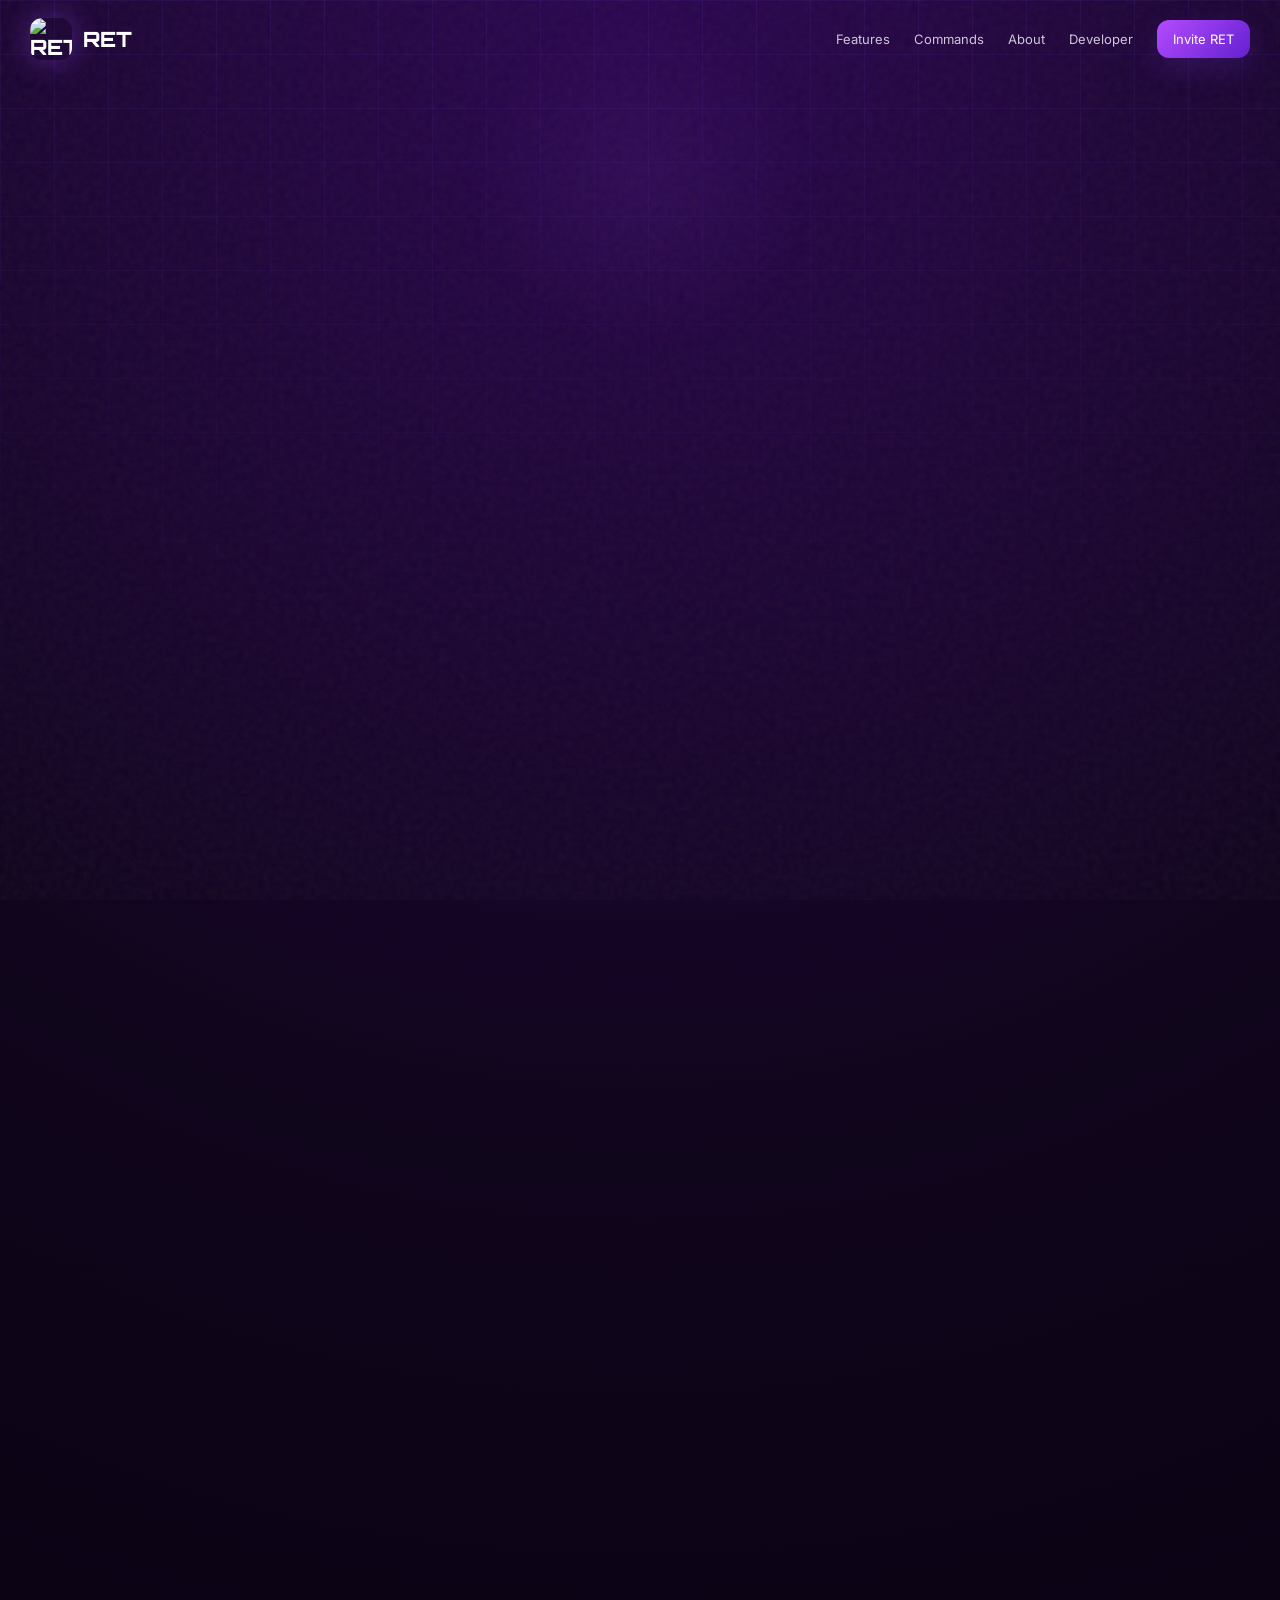
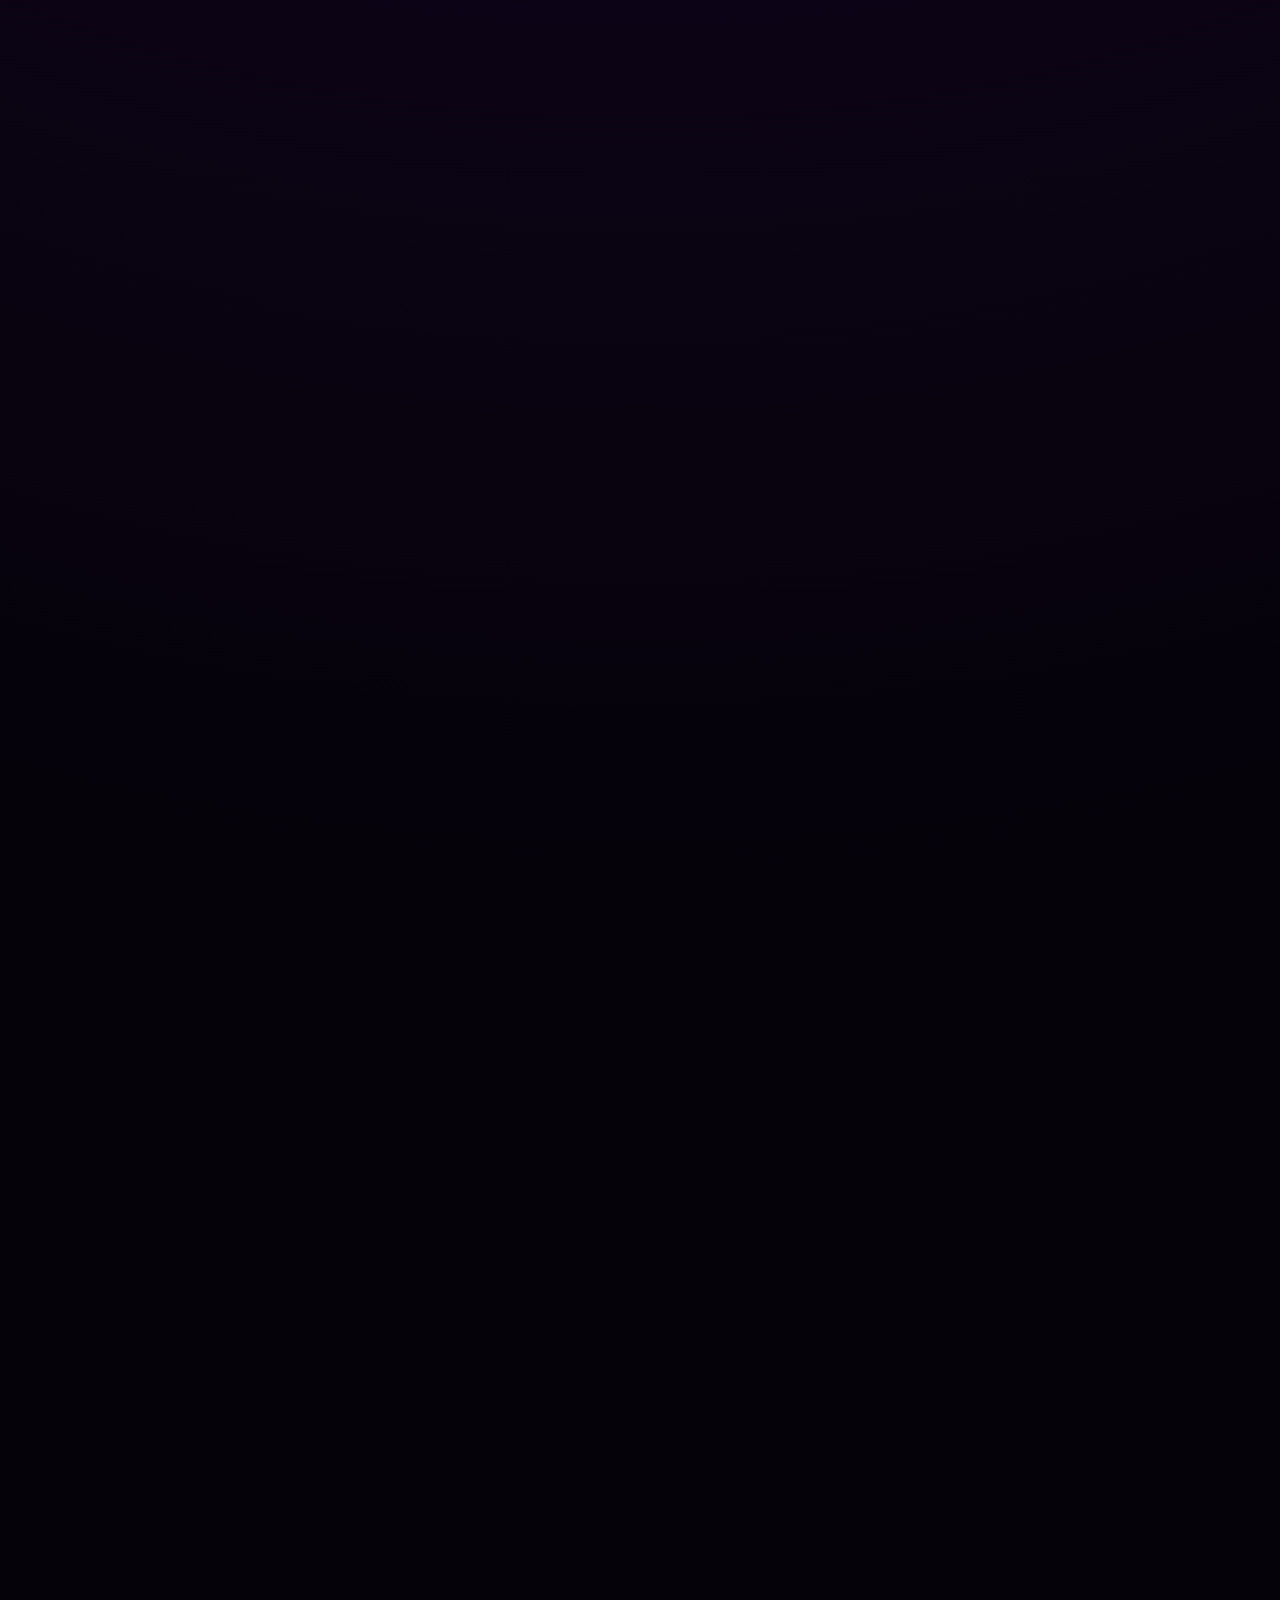
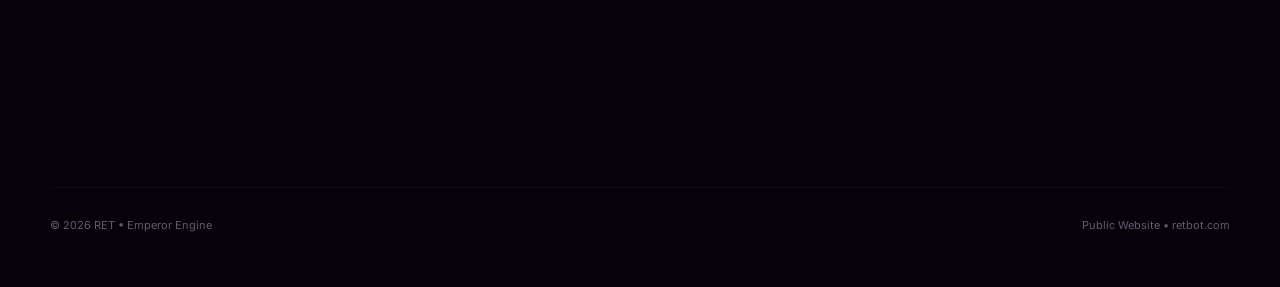
==== index.html @ d98015d0 "Add files via upload" ====
<!doctype html>
<html lang="en">
<head>
<meta charset="utf-8">
<meta name="viewport" content="width=device-width,initial-scale=1">
<meta name="theme-color" content="#7c3aed">
<meta name="description" content="RET — Emperor Engine. A powerful Discord bot for moderation, automation, tickets, AI and community systems.">
<meta property="og:title" content="RET — Emperor Engine">
<meta property="og:description" content="Power your Discord server with RET.">
<meta property="og:image" content="assets/ret-logo.png">
<title>RET — Emperor Engine</title>
<link rel="icon" href="assets/ret-logo.png">
<link rel="preconnect" href="https://fonts.googleapis.com">
<link rel="preconnect" href="https://fonts.gstatic.com" crossorigin>
<link href="https://fonts.googleapis.com/css2?family=Inter:wght@400;500;600;700;800&family=Orbitron:wght@500;600;700;800;900&display=swap" rel="stylesheet">
<link rel="stylesheet" href="style.css">
</head>
<body>
<div class="noise"></div><div class="grid"></div><div class="cursor-glow"></div>
<header class="nav" id="top">
  <a class="brand" href="#top"><img src="assets/ret-logo.png" alt="RET"><span>RET</span></a>
  <button class="menu" aria-label="Open menu">☰</button>
  <nav>
    <a href="#features">Features</a><a href="#commands">Commands</a><a href="#about">About</a><a href="#developer">Developer</a>
    <a class="nav-btn" target="_blank" rel="noopener" href="https://discord.com/oauth2/authorize?client_id=1547729921319772192&permissions=8&integration_type=0&scope=bot%20applications.commands">Invite RET</a>
  </nav>
</header>

<main>
<section class="hero">
  <div class="hero-copy reveal">
    <div class="status"><i></i> RET SYSTEMS ONLINE</div>
    <p class="kicker">EMPEROR ENGINE • DISCORD BOT</p>
    <h1>Run your server.<br><span>Own the experience.</span></h1>
    <p class="lead">RET brings moderation, protection, tickets, automation, community tools and entertainment into one powerful Discord ecosystem.</p>
    <div class="actions"><a class="btn primary" target="_blank" rel="noopener" href="https://discord.com/oauth2/authorize?client_id=1547729921319772192&permissions=8&integration_type=0&scope=bot%20applications.commands">⚡ Add RET</a><a class="btn ghost" target="_blank" rel="noopener" href="https://discord.gg/SHgz77ZUkm">💬 Support Server</a></div>
    <div class="trust"><span>🛡️ Moderation</span><span>🎫 Tickets</span><span>⚙️ Automation</span><span>🎮 Community</span></div>
  </div>
  <div class="hero-visual reveal">
    <div class="planet"><img src="assets/ret-logo.png" alt="RET Emperor Engine logo"><div class="scan"></div></div>
    <div class="orbit o1"></div><div class="orbit o2"></div><div class="orbit o3"></div>
    <div class="float-card c1"><b>RET</b><small>Emperor Engine</small></div>
    <div class="float-card c2"><b>24/7</b><small>Discord ready</small></div>
    <div class="float-card c3"><b>100+</b><small>systems & tools</small></div>
  </div>
</section>

<section class="metrics wrap reveal"><div><b>01</b><span>Powerful core</span></div><div><b>02</b><span>Modular systems</span></div><div><b>03</b><span>Public & scalable</span></div><div><b>04</b><span>Built for Discord</span></div></section>

<section id="features" class="section wrap reveal"><div class="section-title"><p>THE RET ECOSYSTEM</p><h2>Everything in one place.</h2><span>Designed to make a Discord community feel like a complete platform.</span></div><div class="feature-grid">
<article><em>🛡️</em><h3>Moderation & Security</h3><p>Server management, protection, punishments, anti-spam and utility tools.</p></article>
<article><em>🎫</em><h3>Tickets & Support</h3><p>Organize member support with fast, clean ticket workflows.</p></article>
<article><em>⚡</em><h3>Automation</h3><p>Welcome systems, logs, reminders, scheduled actions and community utilities.</p></article>
<article><em>🤖</em><h3>AI & Smart Tools</h3><p>RET can expose smart assistant features when they are enabled in your bot.</p></article>
<article><em>💎</em><h3>Diamond Systems</h3><p>Dedicated premium-style RET systems and special command areas.</p></article>
<article><em>👑</em><h3>Prime</h3><p>Premium subscription systems can be presented here when enabled by RET.</p></article>
</div></section>

<section id="commands" class="section wrap reveal"><div class="section-title"><p>COMMAND CENTER</p><h2>Explore RET commands.</h2><span>Search the public command showcase. Your real bot command list can be expanded here later without changing the design.</span></div>
<div class="command-tools"><input id="commandSearch" type="search" placeholder="Search commands... e.g. ticket, ban, ai"><div class="filters"><button class="filter active" data-cat="all">All</button><button class="filter" data-cat="moderation">Moderation</button><button class="filter" data-cat="community">Community</button><button class="filter" data-cat="utility">Utility</button><button class="filter" data-cat="fun">Fun</button></div></div>
<div class="commands" id="commandsList"></div>
</section>

<section id="about" class="wide-card wrap reveal"><div><p class="kicker">WHY RET</p><h2>One identity. One ecosystem.</h2><p>RET is built around a simple idea: your server should not need a dozen disconnected bots to feel complete.</p></div><div class="terminal"><span>RET://SYSTEM</span><b>READY</b><code>secure • modular • community-first</code></div></section>

<section id="developer" class="developer wrap reveal"><img src="assets/ret-logo.png" alt="RET"><div><p class="kicker">DEVELOPER</p><h2>only_ahmedo</h2><p>Creator and developer of RET Emperor Engine.</p><a class="profile" target="_blank" rel="noopener" href="https://discord.com/users/1536343074878529687">Open Discord Profile ↗</a></div></section>

<section class="final-cta wrap reveal"><p class="kicker">READY TO DEPLOY?</p><h2>Put RET in your server.</h2><p>Invite the bot or join the official support community.</p><div class="actions"><a class="btn primary" target="_blank" rel="noopener" href="https://discord.com/oauth2/authorize?client_id=1547729921319772192&permissions=8&integration_type=0&scope=bot%20applications.commands">⚡ Invite RET</a><a class="btn ghost" target="_blank" rel="noopener" href="https://discord.gg/SHgz77ZUkm">Join Support</a></div></section>
</main>
<footer class="wrap"><span>© 2026 RET • Emperor Engine</span><span>Public Website • retbot.com</span></footer>
<script src="script.js"></script>
</body></html>
---- style.css ----
:root{--bg:#05020a;--panel:rgba(16,7,28,.72);--line:#9b5cff35;--p:#8b3dff;--p2:#d06bff;--text:#fbf8ff;--muted:#a99db7}*{box-sizing:border-box}html{scroll-behavior:smooth}body{margin:0;background:radial-gradient(circle at 50% 0,#2b0750 0,#10051c 32%,#05020a 70%);color:var(--text);font-family:Inter,system-ui,sans-serif;overflow-x:hidden}.noise,.grid{position:fixed;inset:0;pointer-events:none;z-index:-3}.noise{opacity:.045;background-image:url("data:image/svg+xml,%3Csvg viewBox='0 0 160 160' xmlns='http://www.w3.org/2000/svg'%3E%3Cfilter id='n'%3E%3CfeTurbulence type='fractalNoise' baseFrequency='.8' numOctaves='3' stitchTiles='stitch'/%3E%3C/filter%3E%3Crect width='100%25' height='100%25' filter='url(%23n)'/%3E%3C/svg%3E")}.grid{z-index:-4;background-image:linear-gradient(#9b5cff13 1px,transparent 1px),linear-gradient(90deg,#9b5cff13 1px,transparent 1px);background-size:54px 54px;mask-image:linear-gradient(#000,transparent 82%)}body:after{content:"";position:fixed;inset:0;pointer-events:none;background:radial-gradient(260px circle at var(--mx,50%) var(--my,20%),#a855f712,transparent 70%);z-index:-1}.wrap{width:min(1180px,calc(100% - 40px));margin:auto}.nav{height:78px;width:min(1220px,calc(100% - 40px));margin:auto;display:flex;align-items:center;justify-content:space-between;position:relative;z-index:10}.brand{display:flex;align-items:center;gap:11px;text-decoration:none;color:#fff;font:800 21px Orbitron}.brand img{width:42px;height:42px;object-fit:cover;border-radius:12px;box-shadow:0 0 30px #9b4dff66}.nav nav{display:flex;gap:24px;align-items:center}.nav nav a{color:#cfc5d8;text-decoration:none;font-size:13px}.nav nav a:hover{color:#fff}.nav-btn{padding:11px 16px;border-radius:12px;background:linear-gradient(135deg,#b34cff,#6420cf);color:#fff!important;box-shadow:0 10px 30px #7c3aed33}.menu{display:none;background:none;border:0;color:#fff;font-size:25px}.hero{min-height:740px;width:min(1220px,calc(100% - 40px));margin:auto;display:grid;grid-template-columns:1.05fr .95fr;gap:30px;align-items:center;padding:70px 0}.status,.kicker{font:700 11px Orbitron;letter-spacing:2px}.status{display:inline-flex;gap:9px;align-items:center;padding:9px 13px;border:1px solid var(--line);background:#11071b;border-radius:999px;color:#cfa9ff}.status i{width:7px;height:7px;border-radius:50%;background:#bc67ff;box-shadow:0 0 15px #bc67ff}.kicker{color:#c291ff}.hero h1{font:900 clamp(50px,7vw,94px)/.98 Orbitron;letter-spacing:-4px;margin:22px 0}.hero h1 span{color:#b967ff;text-shadow:0 0 45px #9b3dff55}.lead{max-width:650px;color:var(--muted);font-size:18px;line-height:1.75}.actions{display:flex;gap:12px;flex-wrap:wrap;margin-top:28px}.btn{display:inline-flex;align-items:center;justify-content:center;padding:14px 20px;border-radius:13px;text-decoration:none;font-weight:800;border:1px solid var(--line);transition:.25s}.btn:hover{transform:translateY(-3px);box-shadow:0 14px 40px #8b3dff22}.primary{background:linear-gradient(135deg,#c15cff,#6420d0);color:#fff}.ghost{background:#0f0717;color:#eee}.trust{display:flex;gap:15px;flex-wrap:wrap;margin-top:25px;color:#756a80;font-size:12px}.hero-visual{height:560px;display:grid;place-items:center;position:relative}.planet{width:350px;height:350px;border-radius:50%;overflow:hidden;border:1px solid #d06bff66;box-shadow:0 0 90px #8b3dff44,0 0 180px #8b3dff22;position:relative;z-index:2}.planet img{width:100%;height:100%;object-fit:cover}.planet:after{content:"";position:absolute;inset:0;background:radial-gradient(circle at 65% 25%,transparent 0 30%,#05020a33 70%,#05020a99)}.scan{position:absolute;inset:0;background:linear-gradient(transparent 47%,#d26bff33 50%,transparent 53%);animation:scan 4s linear infinite;z-index:3}.orbit{position:absolute;border:1px solid #b354ff55;border-radius:50%;transform:rotate(-20deg)}.o1{width:470px;height:190px}.o2{width:540px;height:250px;transform:rotate(35deg)}.o3{width:400px;height:500px;transform:rotate(70deg)}.float-card{position:absolute;padding:12px 15px;border:1px solid #bd73ff44;background:#10071bdd;backdrop-filter:blur(14px);border-radius:13px;z-index:4;box-shadow:0 15px 45px #0006}.float-card b{display:block;font:800 14px Orbitron}.float-card small{color:#887c95}.c1{top:60px;right:0}.c2{bottom:85px;left:0}.c3{top:220px;right:-10px}.metrics{display:grid;grid-template-columns:repeat(4,1fr);border-block:1px solid #ffffff0c}.metrics div{padding:25px;border-right:1px solid #ffffff0c}.metrics div:last-child{border:0}.metrics b{display:block;color:#bd76ff;font:800 20px Orbitron}.metrics span{color:#82788c;font-size:12px}.section{padding:115px 0}.section-title{max-width:700px}.section-title p{color:#c291ff;font:700 11px Orbitron;letter-spacing:2px}.section-title h2,.wide-card h2,.developer h2,.final-cta h2{font:800 clamp(30px,4vw,48px) Orbitron;margin:12px 0}.section-title span,.wide-card p,.developer p,.final-cta p{color:var(--muted);line-height:1.7}.feature-grid{display:grid;grid-template-columns:repeat(3,1fr);gap:16px;margin-top:38px}.feature-grid article{padding:27px;border:1px solid var(--line);background:linear-gradient(145deg,#160923b8,#09050dcc);border-radius:20px;min-height:190px;transition:.25s}.feature-grid article:hover{transform:translateY(-5px);border-color:#bd69ff77;box-shadow:0 20px 60px #7c3aed18}.feature-grid em{font-style:normal;font-size:28px}.feature-grid h3{font:700 17px Orbitron}.feature-grid p{color:#8e829a;line-height:1.65;font-size:14px}.command-tools{margin-top:38px;display:flex;gap:12px;flex-wrap:wrap;align-items:center}.command-tools input{flex:1;min-width:240px;background:#0c0613;border:1px solid var(--line);color:#fff;border-radius:12px;padding:14px 16px;outline:none}.filters{display:flex;gap:8px;flex-wrap:wrap}.filter{border:1px solid var(--line);background:#0d0614;color:#a99db5;padding:10px 13px;border-radius:10px;cursor:pointer}.filter.active,.filter:hover{background:#7c32d8;color:#fff}.commands{display:grid;grid-template-columns:repeat(3,1fr);gap:12px;margin-top:18px}.cmd{display:flex;gap:12px;align-items:center;padding:15px;border:1px solid #ffffff0d;background:#0b0610cc;border-radius:14px}.cmd>span{font-size:22px}.cmd b{display:block;font-family:Orbitron;font-size:12px}.cmd small{display:block;color:#82768d;margin-top:4px}.cmd label{margin-left:auto;color:#b66dff;font-size:9px}.empty{grid-column:1/-1;padding:30px;text-align:center;color:#81768b}.wide-card,.developer,.final-cta{padding:40px;border:1px solid var(--line);border-radius:26px;background:linear-gradient(135deg,#180925cc,#08040dcc);margin-bottom:40px}.wide-card{display:flex;justify-content:space-between;gap:30px;align-items:center}.terminal{min-width:310px;padding:22px;border:1px solid #ffffff0b;background:#050207;border-radius:16px;font-family:monospace}.terminal span{display:block;color:#b15dff;font-size:11px}.terminal b{display:block;color:#d99aff;font-size:30px;margin:8px 0}.terminal code{color:#72667c}.developer{display:flex;align-items:center;gap:25px}.developer>img{width:95px;height:95px;border-radius:22px;object-fit:cover;box-shadow:0 0 40px #9b4dff55}.profile{display:inline-block;margin-top:14px;color:#e6d8ff;text-decoration:none;border:1px solid var(--line);padding:11px 14px;border-radius:11px}.final-cta{text-align:center;padding:65px 30px}.final-cta .actions{justify-content:center}footer{padding:30px 0 55px;color:#655b70;display:flex;justify-content:space-between;font-size:11px;border-top:1px solid #ffffff0a}.reveal{opacity:0;transform:translateY(22px);transition:opacity .7s ease,transform .7s ease}.reveal.show{opacity:1;transform:none}@keyframes scan{0%{transform:translateY(-100%)}100%{transform:translateY(100%)}}@media(max-width:850px){.nav nav{display:none;position:absolute;top:68px;left:0;right:0;padding:15px;background:#0c0613;border:1px solid var(--line);border-radius:15px;flex-direction:column}.nav nav.open{display:flex}.menu{display:block}.hero{grid-template-columns:1fr;padding-top:45px}.hero-visual{height:430px}.planet{width:280px;height:280px}.o1{width:370px}.o2{width:420px}.o3{height:390px}.feature-grid,.commands{grid-template-columns:1fr 1fr}.metrics{grid-template-columns:1fr 1fr}.wide-card{flex-direction:column;align-items:flex-start}.terminal{min-width:0;width:100%}}@media(max-width:560px){.wrap,.hero,.nav{width:min(100% - 28px,1180px)}.hero h1{letter-spacing:-2px}.feature-grid,.commands{grid-template-columns:1fr}.hero-visual{height:350px}.planet{width:220px;height:220px}.float-card{font-size:11px}.c1{right:-3px;top:20px}.c2{left:-3px;bottom:35px}.c3{right:-3px;top:145px}.metrics{grid-template-columns:1fr 1fr}.metrics div{padding:18px 12px}.developer{padding:25px;align-items:flex-start}.final-cta{padding:45px 20px}footer{flex-direction:column;gap:10px}}
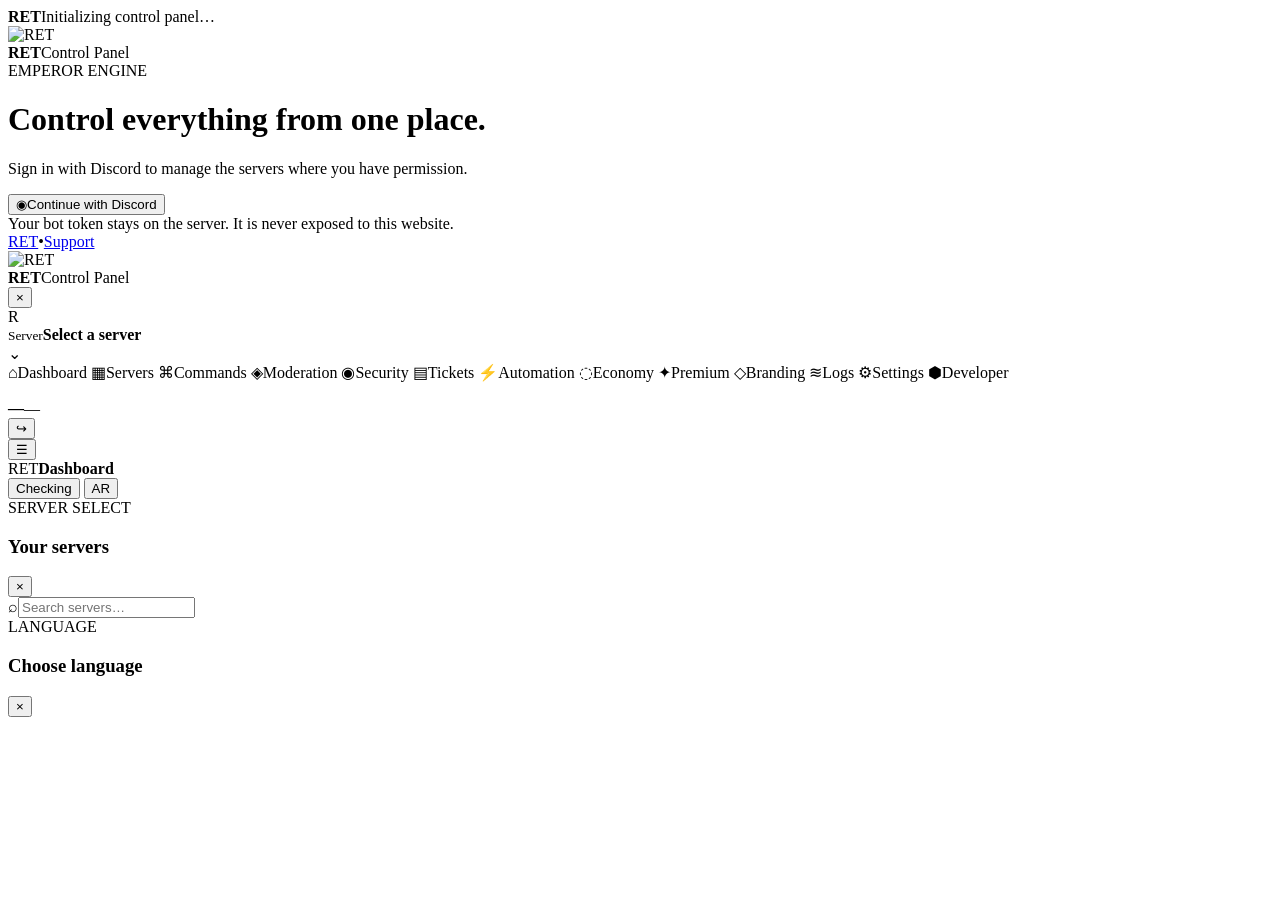
==== commit 7d85b293: "index.html" ====
--- a/index.html
+++ b/index.html
@@ -1,72 +1,117 @@
 <!doctype html>
-<html lang="en">
+<html lang="en" dir="ltr">
 <head>
-<meta charset="utf-8">
-<meta name="viewport" content="width=device-width,initial-scale=1">
-<meta name="theme-color" content="#7c3aed">
-<meta name="description" content="RET — Emperor Engine. A powerful Discord bot for moderation, automation, tickets, AI and community systems.">
-<meta property="og:title" content="RET — Emperor Engine">
-<meta property="og:description" content="Power your Discord server with RET.">
-<meta property="og:image" content="assets/ret-logo.png">
-<title>RET — Emperor Engine</title>
-<link rel="icon" href="assets/ret-logo.png">
-<link rel="preconnect" href="https://fonts.googleapis.com">
-<link rel="preconnect" href="https://fonts.gstatic.com" crossorigin>
-<link href="https://fonts.googleapis.com/css2?family=Inter:wght@400;500;600;700;800&family=Orbitron:wght@500;600;700;800;900&display=swap" rel="stylesheet">
-<link rel="stylesheet" href="style.css">
+  <meta charset="utf-8">
+  <meta name="viewport" content="width=device-width, initial-scale=1">
+  <meta name="theme-color" content="#11131a">
+  <meta name="description" content="RET Control Panel — Discord bot dashboard.">
+  <meta property="og:title" content="RET Control Panel">
+  <meta property="og:description" content="Manage RET, your Discord servers, security, tickets, automation and premium systems.">
+  <meta property="og:image" content="assets/ret-logo.png">
+  <title>RET Control Panel</title>
+  <link rel="icon" href="assets/ret-logo.png">
+  <link rel="stylesheet" href="style.css">
 </head>
 <body>
-<div class="noise"></div><div class="grid"></div><div class="cursor-glow"></div>
-<header class="nav" id="top">
-  <a class="brand" href="#top"><img src="assets/ret-logo.png" alt="RET"><span>RET</span></a>
-  <button class="menu" aria-label="Open menu">☰</button>
-  <nav>
-    <a href="#features">Features</a><a href="#commands">Commands</a><a href="#about">About</a><a href="#developer">Developer</a>
-    <a class="nav-btn" target="_blank" rel="noopener" href="https://discord.com/oauth2/authorize?client_id=1547729921319772192&permissions=8&integration_type=0&scope=bot%20applications.commands">Invite RET</a>
-  </nav>
-</header>
+  <div class="boot" id="boot"><div class="boot-ring"></div><b>RET</b><span>Initializing control panel…</span></div>
 
-<main>
-<section class="hero">
-  <div class="hero-copy reveal">
-    <div class="status"><i></i> RET SYSTEMS ONLINE</div>
-    <p class="kicker">EMPEROR ENGINE • DISCORD BOT</p>
-    <h1>Run your server.<br><span>Own the experience.</span></h1>
-    <p class="lead">RET brings moderation, protection, tickets, automation, community tools and entertainment into one powerful Discord ecosystem.</p>
-    <div class="actions"><a class="btn primary" target="_blank" rel="noopener" href="https://discord.com/oauth2/authorize?client_id=1547729921319772192&permissions=8&integration_type=0&scope=bot%20applications.commands">⚡ Add RET</a><a class="btn ghost" target="_blank" rel="noopener" href="https://discord.gg/SHgz77ZUkm">💬 Support Server</a></div>
-    <div class="trust"><span>🛡️ Moderation</span><span>🎫 Tickets</span><span>⚙️ Automation</span><span>🎮 Community</span></div>
+  <div id="loginView" class="login-view hidden">
+    <div class="login-glow glow-a"></div><div class="login-glow glow-b"></div>
+    <div class="login-card">
+      <div class="brand-lockup"><img src="assets/ret-logo.png" alt="RET"><div><b>RET</b><span>Control Panel</span></div></div>
+      <div class="eyebrow">EMPEROR ENGINE</div>
+      <h1 id="loginTitle">Control everything from one place.</h1>
+      <p id="loginText">Sign in with Discord to manage the servers where you have permission.</p>
+      <button class="discord-login" id="loginBtn"><span class="discord-mark">◉</span><span id="loginBtnText">Continue with Discord</span></button>
+      <div class="login-note"><span class="dot"></span><span id="loginNote">Your bot token stays on the server. It is never exposed to this website.</span></div>
+      <div class="login-links"><a href="./" id="publicSiteLink">RET</a><span>•</span><a target="_blank" rel="noopener" href="https://discord.gg/SHgz77ZUkm">Support</a></div>
+    </div>
   </div>
-  <div class="hero-visual reveal">
-    <div class="planet"><img src="assets/ret-logo.png" alt="RET Emperor Engine logo"><div class="scan"></div></div>
-    <div class="orbit o1"></div><div class="orbit o2"></div><div class="orbit o3"></div>
-    <div class="float-card c1"><b>RET</b><small>Emperor Engine</small></div>
-    <div class="float-card c2"><b>24/7</b><small>Discord ready</small></div>
-    <div class="float-card c3"><b>100+</b><small>systems & tools</small></div>
+
+  <div id="appView" class="app hidden">
+    <aside class="sidebar" id="sidebar">
+      <div class="sidebar-top">
+        <div class="brand"><img src="assets/ret-logo.png" alt="RET"><div><b>RET</b><span>Control Panel</span></div></div>
+        <button class="mobile-close" id="mobileClose" aria-label="Close">×</button>
+      </div>
+
+      <div class="server-picker" id="serverPicker">
+        <div class="server-avatar" id="serverAvatar">R</div>
+        <div class="server-meta"><small id="serverPickerLabel">Server</small><b id="serverName">Select a server</b></div>
+        <span class="chevron">⌄</span>
+      </div>
+
+      <nav class="sidebar-nav">
+        <a class="nav-item active" data-page="dashboard"><span>⌂</span><label data-i18n="dashboard">Dashboard</label></a>
+        <a class="nav-item" data-page="servers"><span>▦</span><label data-i18n="servers">Servers</label></a>
+        <a class="nav-item" data-page="commands"><span>⌘</span><label data-i18n="commands">Commands</label></a>
+        <a class="nav-item" data-page="moderation"><span>◈</span><label data-i18n="moderation">Moderation</label></a>
+        <a class="nav-item" data-page="security"><span>◉</span><label data-i18n="security">Security</label></a>
+        <a class="nav-item" data-page="tickets"><span>▤</span><label data-i18n="tickets">Tickets</label></a>
+        <a class="nav-item" data-page="automation"><span>⚡</span><label data-i18n="automation">Automation</label></a>
+        <a class="nav-item" data-page="economy"><span>◌</span><label data-i18n="economy">Economy</label></a>
+        <a class="nav-item" data-page="premium"><span>✦</span><label data-i18n="premium">Premium</label></a>
+        <a class="nav-item" data-page="branding"><span>◇</span><label data-i18n="branding">Branding</label></a>
+        <a class="nav-item" data-page="logs"><span>≋</span><label data-i18n="logs">Logs</label></a>
+        <a class="nav-item" data-page="settings"><span>⚙</span><label data-i18n="settings">Settings</label></a>
+        <a class="nav-item developer-link hidden" data-page="developer"><span>⬢</span><label data-i18n="developer">Developer</label></a>
+      </nav>
+
+      <div class="sidebar-bottom">
+        <div class="user-card"><img id="userAvatar" src="assets/ret-logo.png" alt=""><div><b id="userName">—</b><span id="userTag">—</span></div><button id="logoutBtn" title="Logout">↪</button></div>
+      </div>
+    </aside>
+
+    <div class="mobile-shade" id="mobileShade"></div>
+
+    <main class="main">
+      <header class="topbar">
+        <button class="mobile-menu" id="mobileMenu">☰</button>
+        <div class="crumb"><span id="pageEyebrow">RET</span><strong id="pageTitle">Dashboard</strong></div>
+        <div class="top-actions">
+          <button class="status-chip" id="statusChip"><i></i><span id="statusLabel">Checking</span></button>
+          <button class="lang-button" id="langButton">AR</button>
+        </div>
+      </header>
+
+      <div class="content">
+        <section class="page active" id="page-dashboard"></section>
+        <section class="page" id="page-servers"></section>
+        <section class="page" id="page-commands"></section>
+        <section class="page" id="page-moderation"></section>
+        <section class="page" id="page-security"></section>
+        <section class="page" id="page-tickets"></section>
+        <section class="page" id="page-automation"></section>
+        <section class="page" id="page-economy"></section>
+        <section class="page" id="page-premium"></section>
+        <section class="page" id="page-branding"></section>
+        <section class="page" id="page-logs"></section>
+        <section class="page" id="page-settings"></section>
+        <section class="page" id="page-developer"></section>
+      </div>
+    </main>
+
+    <div class="modal hidden" id="serverModal">
+      <div class="modal-backdrop"></div>
+      <div class="modal-card">
+        <div class="modal-head"><div><span class="eyebrow" data-i18n="serverSelect">SERVER SELECT</span><h3 id="modalTitle">Your servers</h3></div><button class="icon-btn" id="closeServerModal">×</button></div>
+        <div class="search-box"><span>⌕</span><input id="serverSearch" data-placeholder="searchServers" placeholder="Search servers…"></div>
+        <div id="serverList" class="server-list"></div>
+      </div>
+    </div>
+
+    <div class="modal hidden" id="langModal">
+      <div class="modal-backdrop"></div>
+      <div class="modal-card small">
+        <div class="modal-head"><div><span class="eyebrow">LANGUAGE</span><h3 data-i18n="chooseLanguage">Choose language</h3></div><button class="icon-btn" id="closeLangModal">×</button></div>
+        <div class="language-grid" id="languageGrid"></div>
+      </div>
+    </div>
+
+    <div class="toast-stack" id="toastStack"></div>
   </div>
-</section>
 
-<section class="metrics wrap reveal"><div><b>01</b><span>Powerful core</span></div><div><b>02</b><span>Modular systems</span></div><div><b>03</b><span>Public & scalable</span></div><div><b>04</b><span>Built for Discord</span></div></section>
-
-<section id="features" class="section wrap reveal"><div class="section-title"><p>THE RET ECOSYSTEM</p><h2>Everything in one place.</h2><span>Designed to make a Discord community feel like a complete platform.</span></div><div class="feature-grid">
-<article><em>🛡️</em><h3>Moderation & Security</h3><p>Server management, protection, punishments, anti-spam and utility tools.</p></article>
-<article><em>🎫</em><h3>Tickets & Support</h3><p>Organize member support with fast, clean ticket workflows.</p></article>
-<article><em>⚡</em><h3>Automation</h3><p>Welcome systems, logs, reminders, scheduled actions and community utilities.</p></article>
-<article><em>🤖</em><h3>AI & Smart Tools</h3><p>RET can expose smart assistant features when they are enabled in your bot.</p></article>
-<article><em>💎</em><h3>Diamond Systems</h3><p>Dedicated premium-style RET systems and special command areas.</p></article>
-<article><em>👑</em><h3>Prime</h3><p>Premium subscription systems can be presented here when enabled by RET.</p></article>
-</div></section>
-
-<section id="commands" class="section wrap reveal"><div class="section-title"><p>COMMAND CENTER</p><h2>Explore RET commands.</h2><span>Search the public command showcase. Your real bot command list can be expanded here later without changing the design.</span></div>
-<div class="command-tools"><input id="commandSearch" type="search" placeholder="Search commands... e.g. ticket, ban, ai"><div class="filters"><button class="filter active" data-cat="all">All</button><button class="filter" data-cat="moderation">Moderation</button><button class="filter" data-cat="community">Community</button><button class="filter" data-cat="utility">Utility</button><button class="filter" data-cat="fun">Fun</button></div></div>
-<div class="commands" id="commandsList"></div>
-</section>
-
-<section id="about" class="wide-card wrap reveal"><div><p class="kicker">WHY RET</p><h2>One identity. One ecosystem.</h2><p>RET is built around a simple idea: your server should not need a dozen disconnected bots to feel complete.</p></div><div class="terminal"><span>RET://SYSTEM</span><b>READY</b><code>secure • modular • community-first</code></div></section>
-
-<section id="developer" class="developer wrap reveal"><img src="assets/ret-logo.png" alt="RET"><div><p class="kicker">DEVELOPER</p><h2>only_ahmedo</h2><p>Creator and developer of RET Emperor Engine.</p><a class="profile" target="_blank" rel="noopener" href="https://discord.com/users/1536343074878529687">Open Discord Profile ↗</a></div></section>
-
-<section class="final-cta wrap reveal"><p class="kicker">READY TO DEPLOY?</p><h2>Put RET in your server.</h2><p>Invite the bot or join the official support community.</p><div class="actions"><a class="btn primary" target="_blank" rel="noopener" href="https://discord.com/oauth2/authorize?client_id=1547729921319772192&permissions=8&integration_type=0&scope=bot%20applications.commands">⚡ Invite RET</a><a class="btn ghost" target="_blank" rel="noopener" href="https://discord.gg/SHgz77ZUkm">Join Support</a></div></section>
-</main>
-<footer class="wrap"><span>© 2026 RET • Emperor Engine</span><span>Public Website • retbot.com</span></footer>
-<script src="script.js"></script>
-</body></html>
+  <script src="config.js"></script>
+  <script src="script.js"></script>
+</body>
+</html>
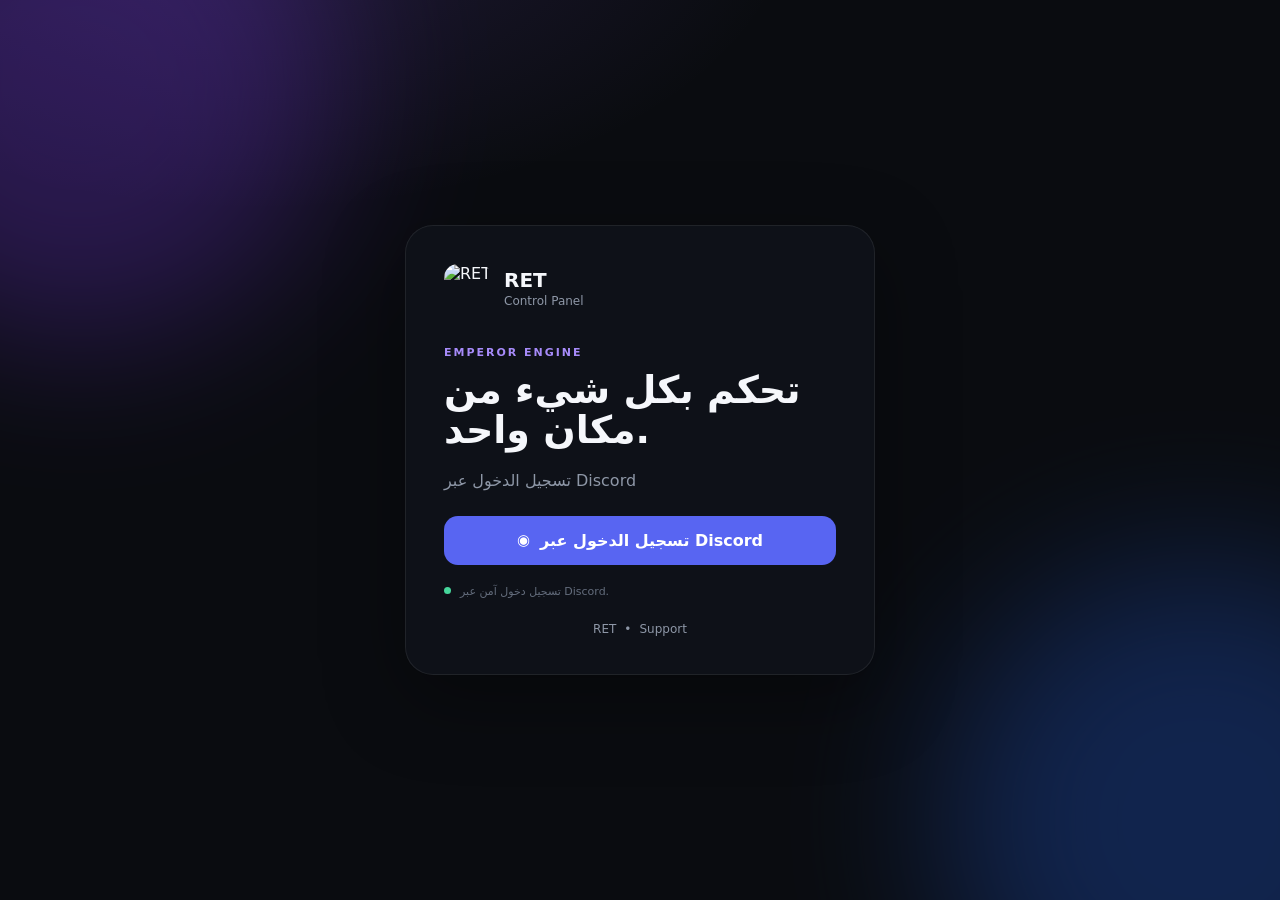
==== commit c357b4e1: "Update index.html" ====
--- a/index.html
+++ b/index.html
@@ -23,7 +23,7 @@
       <h1 id="loginTitle">Control everything from one place.</h1>
       <p id="loginText">Sign in with Discord to manage the servers where you have permission.</p>
       <button class="discord-login" id="loginBtn"><span class="discord-mark">◉</span><span id="loginBtnText">Continue with Discord</span></button>
-      <div class="login-note"><span class="dot"></span><span id="loginNote">Your bot token stays on the server. It is never exposed to this website.</span></div>
+      <div class="login-note"><span class="dot"></span><span id="loginNote">Secure sign-in with Discord.</span></div>
       <div class="login-links"><a href="./" id="publicSiteLink">RET</a><span>•</span><a target="_blank" rel="noopener" href="https://discord.gg/SHgz77ZUkm">Support</a></div>
     </div>
   </div>
--- a/style.css
+++ b/style.css
@@ -0,0 +1,25 @@
+:root{
+  --bg:#0a0c10;--panel:#10131a;--panel2:#151922;--panel3:#1a1f2a;--line:rgba(255,255,255,.075);
+  --text:#f5f7fb;--muted:#8e97a7;--muted2:#646d7d;--accent:#8b5cf6;--accent2:#a78bfa;
+  --green:#46d69b;--red:#f26b6b;--yellow:#f3c969;--radius:18px;--shadow:0 24px 80px rgba(0,0,0,.36);
+  font-family:Inter,ui-sans-serif,system-ui,-apple-system,BlinkMacSystemFont,"Segoe UI",sans-serif;
+}
+*{box-sizing:border-box}html,body{margin:0;min-height:100%;background:radial-gradient(900px 500px at 20% -10%,rgba(139,92,246,.16),transparent 60%),var(--bg);color:var(--text)}
+body{overflow-x:hidden}button,input,select,textarea{font:inherit}button,a{color:inherit}a{text-decoration:none}
+.hidden{display:none!important}.boot{position:fixed;inset:0;z-index:9999;display:flex;flex-direction:column;align-items:center;justify-content:center;gap:9px;background:#0a0c10;letter-spacing:.08em}.boot-ring{width:42px;height:42px;border-radius:50%;border:2px solid rgba(255,255,255,.1);border-top-color:var(--accent);animation:spin .8s linear infinite}.boot b{font-size:22px}.boot span{font-size:12px;color:var(--muted)}@keyframes spin{to{transform:rotate(360deg)}}
+
+.login-view{min-height:100vh;display:grid;place-items:center;position:relative;overflow:hidden;padding:24px}.login-glow{position:absolute;width:520px;height:520px;border-radius:50%;filter:blur(80px);opacity:.28}.glow-a{background:#7c3aed;left:-180px;top:-180px}.glow-b{background:#2563eb;right:-180px;bottom:-180px}
+.login-card{position:relative;width:min(470px,100%);padding:38px;border:1px solid var(--line);background:rgba(16,19,26,.86);backdrop-filter:blur(22px);border-radius:28px;box-shadow:var(--shadow)}
+.brand-lockup{display:flex;align-items:center;gap:12px;margin-bottom:34px}.brand-lockup img{width:48px;height:48px;border-radius:14px}.brand-lockup b{display:block;font-size:20px}.brand-lockup span{display:block;color:var(--muted);font-size:12px;margin-top:2px}.eyebrow{font-size:11px;letter-spacing:.18em;color:var(--accent2);font-weight:800}.login-card h1{font-size:38px;line-height:1.05;margin:12px 0}.login-card p{color:var(--muted);line-height:1.7}.discord-login{width:100%;margin-top:22px;border:0;border-radius:14px;background:#5865f2;color:white;padding:15px 18px;display:flex;align-items:center;justify-content:center;gap:10px;font-weight:800;cursor:pointer}.discord-login:hover{filter:brightness(1.06)}.discord-mark{font-size:15px}.login-note{display:flex;gap:9px;align-items:flex-start;margin-top:18px;color:var(--muted2);font-size:11px;line-height:1.6}.dot{width:7px;height:7px;border-radius:50%;background:var(--green);margin-top:4px;flex:none}.login-links{display:flex;gap:8px;justify-content:center;margin-top:22px;color:var(--muted);font-size:12px}.login-links a:hover{color:white}
+
+.app{display:flex;min-height:100vh}.sidebar{width:265px;position:fixed;inset:0 auto 0 0;background:rgba(11,13,18,.94);border-right:1px solid var(--line);display:flex;flex-direction:column;z-index:30}.sidebar-top{padding:22px 18px;display:flex;align-items:center;justify-content:space-between}.brand{display:flex;align-items:center;gap:10px}.brand img{width:38px;height:38px;border-radius:11px}.brand b{display:block;font-size:15px}.brand span{display:block;font-size:11px;color:var(--muted);margin-top:2px}.mobile-close{display:none;background:transparent;border:0;color:var(--muted);font-size:25px}.server-picker{margin:4px 14px 16px;padding:11px;border:1px solid var(--line);background:var(--panel);border-radius:15px;display:flex;align-items:center;gap:10px;cursor:pointer}.server-picker:hover{border-color:rgba(167,139,250,.28)}.server-avatar{width:34px;height:34px;border-radius:11px;background:linear-gradient(135deg,#292d3a,#191c25);display:grid;place-items:center;font-weight:800}.server-meta{min-width:0;flex:1}.server-meta small{display:block;color:var(--muted2);font-size:9px;text-transform:uppercase;letter-spacing:.1em}.server-meta b{display:block;font-size:12px;white-space:nowrap;overflow:hidden;text-overflow:ellipsis;margin-top:3px}.chevron{color:var(--muted2);font-size:15px}.sidebar-nav{padding:0 10px;overflow:auto}.nav-item{display:flex;align-items:center;gap:12px;padding:11px 12px;color:var(--muted);border-radius:11px;margin:2px 0;cursor:pointer;font-size:13px}.nav-item span{width:19px;text-align:center;font-size:15px;color:var(--muted2)}.nav-item:hover{background:rgba(255,255,255,.04);color:white}.nav-item.active{background:linear-gradient(90deg,rgba(139,92,246,.2),rgba(139,92,246,.05));color:white}.nav-item.active span{color:var(--accent2)}.sidebar-bottom{margin-top:auto;padding:14px;border-top:1px solid var(--line)}.user-card{padding:10px;border-radius:14px;background:var(--panel);display:flex;align-items:center;gap:9px}.user-card img{width:32px;height:32px;border-radius:10px;object-fit:cover}.user-card div{min-width:0;flex:1}.user-card b,.user-card span{display:block;white-space:nowrap;overflow:hidden;text-overflow:ellipsis}.user-card b{font-size:12px}.user-card span{font-size:10px;color:var(--muted)}.user-card button{border:0;background:transparent;color:var(--muted);cursor:pointer;font-size:17px}.user-card button:hover{color:white}
+
+.main{margin-left:265px;min-width:0;flex:1}.topbar{height:78px;position:sticky;top:0;z-index:20;background:rgba(10,12,16,.8);backdrop-filter:blur(18px);border-bottom:1px solid var(--line);padding:0 28px;display:flex;align-items:center;justify-content:space-between}.crumb span{display:block;color:var(--muted2);font-size:10px;text-transform:uppercase;letter-spacing:.16em}.crumb strong{display:block;font-size:16px;margin-top:4px}.top-actions{display:flex;gap:8px;align-items:center}.status-chip,.lang-button{height:38px;border-radius:11px;background:var(--panel);border:1px solid var(--line);color:var(--muted);padding:0 12px}.status-chip{display:flex;align-items:center;gap:8px;font-size:11px}.status-chip i{width:7px;height:7px;border-radius:50%;background:var(--yellow)}.status-chip.ok i{background:var(--green)}.status-chip.bad i{background:var(--red)}.lang-button{font-size:11px;font-weight:800;cursor:pointer}.mobile-menu{display:none;border:0;background:transparent;color:var(--muted);font-size:23px}.content{padding:30px 28px 60px;max-width:1500px;margin:auto}.page{display:none}.page.active{display:block}.hero-line{display:flex;align-items:flex-start;justify-content:space-between;gap:18px;margin-bottom:24px}.hero-line h1{margin:4px 0 8px;font-size:31px;line-height:1.1}.hero-line p{margin:0;color:var(--muted);font-size:13px}.quick-actions{display:flex;gap:8px}.btn{border:1px solid var(--line);background:var(--panel);color:white;border-radius:11px;padding:10px 13px;cursor:pointer;font-size:12px;font-weight:700}.btn:hover{border-color:rgba(167,139,250,.32);background:var(--panel2)}.btn.primary{border-color:transparent;background:linear-gradient(135deg,#7c3aed,#5b21b6)}.btn.danger{background:rgba(242,107,107,.08);border-color:rgba(242,107,107,.2);color:#ff9f9f}.grid{display:grid;gap:14px}.stats-grid{grid-template-columns:repeat(4,minmax(0,1fr))}.two-grid{grid-template-columns:repeat(2,minmax(0,1fr))}.three-grid{grid-template-columns:repeat(3,minmax(0,1fr))}.card{border:1px solid var(--line);background:linear-gradient(180deg,rgba(20,24,33,.96),rgba(14,17,23,.96));border-radius:var(--radius);box-shadow:0 10px 40px rgba(0,0,0,.16)}.stat{padding:17px}.stat small{color:var(--muted);font-size:11px}.stat b{display:block;font-size:26px;margin-top:7px}.stat .sub{display:flex;align-items:center;gap:5px;margin-top:6px;color:var(--muted2);font-size:10px}.stat .pulse{width:6px;height:6px;border-radius:50%;background:var(--green)}.card-head{display:flex;align-items:center;justify-content:space-between;padding:17px 18px;border-bottom:1px solid var(--line)}.card-head h3{font-size:13px;margin:0}.card-head span{font-size:10px;color:var(--muted)}.card-body{padding:17px}.module-grid{display:grid;grid-template-columns:repeat(3,minmax(0,1fr));gap:12px}.module{padding:15px;border-radius:14px;border:1px solid var(--line);background:rgba(255,255,255,.018);cursor:pointer}.module:hover{background:rgba(255,255,255,.035);transform:translateY(-1px)}.module .icon{width:34px;height:34px;border-radius:10px;background:rgba(139,92,246,.12);display:grid;place-items:center;color:var(--accent2);margin-bottom:10px}.module b{display:block;font-size:12px}.module p{font-size:10px;color:var(--muted);line-height:1.55;margin:6px 0 0}.list{display:flex;flex-direction:column}.row{display:flex;align-items:center;gap:10px;padding:12px 0;border-bottom:1px solid var(--line)}.row:last-child{border-bottom:0}.row-icon{width:32px;height:32px;border-radius:9px;background:var(--panel3);display:grid;place-items:center;font-size:13px}.row-main{min-width:0;flex:1}.row-main b{display:block;font-size:11px}.row-main span{display:block;font-size:10px;color:var(--muted);white-space:nowrap;overflow:hidden;text-overflow:ellipsis;margin-top:3px}.badge{border-radius:999px;padding:4px 8px;font-size:9px;background:rgba(139,92,246,.1);color:var(--accent2)}.badge.green{background:rgba(70,214,155,.1);color:var(--green)}.badge.yellow{background:rgba(243,201,105,.1);color:var(--yellow)}.notice{padding:14px 15px;border:1px solid rgba(167,139,250,.15);background:rgba(139,92,246,.06);border-radius:14px;color:var(--muted);font-size:11px;line-height:1.6}.empty{padding:35px 15px;text-align:center;color:var(--muted2);font-size:12px}.section-space{margin-top:14px}
+
+.toggle-list{display:flex;flex-direction:column}.toggle{display:flex;align-items:center;justify-content:space-between;padding:14px 0;border-bottom:1px solid var(--line);gap:16px}.toggle:last-child{border-bottom:0}.toggle-main b{display:block;font-size:12px}.toggle-main p{margin:4px 0 0;font-size:10px;color:var(--muted)}.switch{width:42px;height:24px;border-radius:99px;background:#252a34;border:1px solid var(--line);position:relative;cursor:pointer;flex:none}.switch::after{content:"";width:18px;height:18px;border-radius:50%;position:absolute;top:2px;left:2px;background:#798191;transition:.2s}.switch.on{background:rgba(139,92,246,.35);border-color:rgba(139,92,246,.55)}.switch.on::after{left:20px;background:white}.field-grid{display:grid;grid-template-columns:repeat(2,minmax(0,1fr));gap:12px}.field label{display:block;font-size:10px;color:var(--muted);margin:0 0 6px}.field input,.field select,.field textarea{width:100%;border:1px solid var(--line);background:#0d1016;color:white;border-radius:10px;padding:10px 11px;outline:none}.field input:focus,.field select:focus,.field textarea:focus{border-color:rgba(167,139,250,.55)}.field textarea{min-height:90px;resize:vertical}.save-bar{display:flex;justify-content:flex-end;gap:8px;margin-top:16px}.command-toolbar{display:flex;gap:9px;align-items:center;margin-bottom:14px}.search{flex:1;position:relative}.search span{position:absolute;left:11px;top:8px;color:var(--muted2)}.search input{width:100%;padding:10px 12px 10px 30px;border:1px solid var(--line);background:var(--panel);color:white;border-radius:11px;outline:none}.chips{display:flex;gap:6px;flex-wrap:wrap}.chip{padding:8px 10px;border-radius:999px;border:1px solid var(--line);background:var(--panel);color:var(--muted);font-size:10px;cursor:pointer}.chip.active{color:white;background:rgba(139,92,246,.16);border-color:rgba(139,92,246,.3)}.commands-grid{display:grid;grid-template-columns:repeat(3,minmax(0,1fr));gap:10px}.command-card{padding:13px;border:1px solid var(--line);background:var(--panel);border-radius:14px}.command-card b{font-family:ui-monospace,SFMono-Regular,Menlo,monospace;font-size:12px;color:#e8e9ef}.command-card p{margin:6px 0 0;color:var(--muted);font-size:10px;line-height:1.5}.command-card .meta{display:flex;justify-content:space-between;margin-top:9px;font-size:9px;color:var(--muted2)}.server-grid{display:grid;grid-template-columns:repeat(3,minmax(0,1fr));gap:10px}.server-card{padding:13px;border:1px solid var(--line);border-radius:15px;background:var(--panel);display:flex;align-items:center;gap:11px;cursor:pointer}.server-card:hover{background:var(--panel2)}.server-card img{width:38px;height:38px;border-radius:12px;background:#1b1f28}.server-card b{display:block;font-size:12px;white-space:nowrap;overflow:hidden;text-overflow:ellipsis}.server-card span{display:block;font-size:9px;color:var(--muted2);margin-top:3px}.server-card div{min-width:0;flex:1}.server-card .arrow{color:var(--muted2)}.pill-row{display:flex;gap:8px;flex-wrap:wrap}.big-plan{padding:22px;border-radius:16px;background:linear-gradient(135deg,rgba(139,92,246,.15),rgba(139,92,246,.035));border:1px solid rgba(167,139,250,.2)}.big-plan h2{font-size:25px;margin:6px 0}.big-plan p{color:var(--muted);font-size:11px;line-height:1.6}.code-box{padding:13px;border-radius:12px;background:#090b0f;border:1px solid var(--line);font:11px ui-monospace,SFMono-Regular,Menlo,monospace;color:#c8ced9;white-space:pre-wrap}.log-table{width:100%;border-collapse:collapse}.log-table th,.log-table td{text-align:left;padding:10px;border-bottom:1px solid var(--line);font-size:10px}.log-table th{color:var(--muted2);font-weight:700}.muted{color:var(--muted)}.kpi{display:flex;align-items:center;justify-content:space-between}.kpi b{font-size:22px}.progress{height:7px;border-radius:99px;background:#20242d;overflow:hidden;margin-top:10px}.progress span{display:block;height:100%;background:linear-gradient(90deg,#7c3aed,#a78bfa);border-radius:99px}.modal{position:fixed;inset:0;z-index:100;display:grid;place-items:center;padding:18px}.modal-backdrop{position:absolute;inset:0;background:rgba(0,0,0,.7);backdrop-filter:blur(8px)}.modal-card{position:relative;width:min(650px,100%);max-height:80vh;overflow:auto;background:#0f1219;border:1px solid var(--line);border-radius:20px;box-shadow:var(--shadow);padding:18px}.modal-card.small{width:min(520px,100%)}.modal-head{display:flex;align-items:center;justify-content:space-between;gap:12px;margin-bottom:14px}.modal-head h3{margin:5px 0 0;font-size:17px}.icon-btn{border:0;background:transparent;color:var(--muted);font-size:25px;cursor:pointer}.search-box{display:flex;gap:8px;align-items:center;border:1px solid var(--line);background:var(--panel);padding:0 10px;border-radius:11px}.search-box span{color:var(--muted2)}.search-box input{flex:1;border:0;outline:0;background:transparent;color:white;padding:10px}.server-list{display:flex;flex-direction:column;gap:7px;margin-top:12px}.server-option{display:flex;align-items:center;gap:10px;padding:10px;border:1px solid var(--line);border-radius:12px;background:rgba(255,255,255,.015);cursor:pointer}.server-option:hover{background:rgba(255,255,255,.035)}.server-option img{width:38px;height:38px;border-radius:11px}.server-option div{min-width:0;flex:1}.server-option b{display:block;font-size:12px;white-space:nowrap;overflow:hidden;text-overflow:ellipsis}.server-option span{display:block;font-size:9px;color:var(--muted)}.language-grid{display:grid;grid-template-columns:repeat(2,minmax(0,1fr));gap:8px}.lang-option{padding:12px;border:1px solid var(--line);background:var(--panel);border-radius:12px;display:flex;align-items:center;justify-content:space-between;cursor:pointer}.lang-option:hover,.lang-option.active{background:rgba(139,92,246,.1);border-color:rgba(139,92,246,.3)}.lang-option b{font-size:11px}.lang-option span{font-size:10px;color:var(--muted)}.toast-stack{position:fixed;right:18px;bottom:18px;z-index:200;display:flex;flex-direction:column;gap:8px}.toast{max-width:330px;padding:12px 13px;border:1px solid var(--line);border-radius:12px;background:#12161e;box-shadow:var(--shadow);font-size:11px}.toast.ok{border-color:rgba(70,214,155,.25)}.toast.err{border-color:rgba(242,107,107,.25)}
+
+[dir="rtl"] .sidebar{left:auto;right:0;border-right:0;border-left:1px solid var(--line)}[dir="rtl"] .main{margin-left:0;margin-right:265px}[dir="rtl"] .search span{left:auto;right:11px}[dir="rtl"] .search input{padding-left:12px;padding-right:30px}[dir="rtl"] .modal-head{direction:rtl}
+
+@media(max-width:1180px){.stats-grid{grid-template-columns:repeat(2,minmax(0,1fr))}.module-grid,.commands-grid,.server-grid{grid-template-columns:repeat(2,minmax(0,1fr))}}
+@media(max-width:900px){.sidebar{transform:translateX(-105%);transition:.22s}.sidebar.open{transform:translateX(0)}[dir="rtl"] .sidebar{transform:translateX(105%)}[dir="rtl"] .sidebar.open{transform:translateX(0)}.mobile-close,.mobile-menu{display:block}.main{margin-left:0}[dir="rtl"] .main{margin-right:0}.mobile-shade{display:none;position:fixed;inset:0;z-index:25;background:rgba(0,0,0,.55)}.mobile-shade.show{display:block}.topbar{padding:0 18px}.content{padding:22px 17px 45px}.hero-line{flex-direction:column}.quick-actions{width:100%}.quick-actions .btn{flex:1}}
+@media(max-width:650px){.stats-grid,.two-grid,.three-grid,.field-grid,.module-grid,.commands-grid,.server-grid{grid-template-columns:1fr}.login-card{padding:28px}.login-card h1{font-size:30px}.top-actions .status-chip{display:none}.content{padding:18px 13px 40px}.hero-line h1{font-size:25px}.command-toolbar{flex-direction:column;align-items:stretch}.chips{overflow:auto;flex-wrap:nowrap}.chip{white-space:nowrap}.language-grid{grid-template-columns:1fr}}
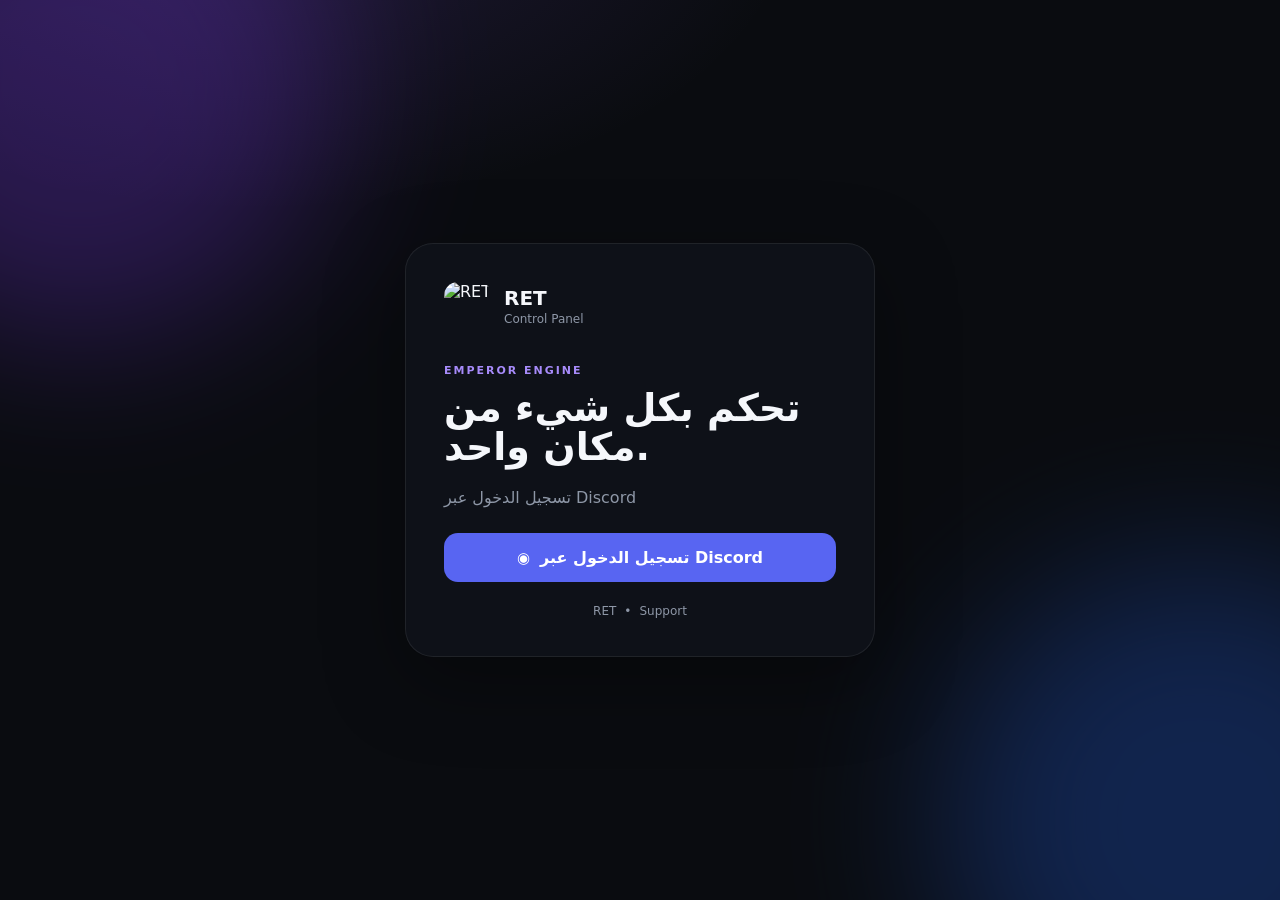
==== commit fb4d9c4e: "Update index.html" ====
--- a/index.html
+++ b/index.html
@@ -23,8 +23,7 @@
       <h1 id="loginTitle">Control everything from one place.</h1>
       <p id="loginText">Sign in with Discord to manage the servers where you have permission.</p>
       <button class="discord-login" id="loginBtn"><span class="discord-mark">◉</span><span id="loginBtnText">Continue with Discord</span></button>
-      <div class="login-note"><span class="dot"></span><span id="loginNote">Secure sign-in with Discord.</span></div>
-      <div class="login-links"><a href="./" id="publicSiteLink">RET</a><span>•</span><a target="_blank" rel="noopener" href="https://discord.gg/SHgz77ZUkm">Support</a></div>
+<div class="login-links"><a href="./" id="publicSiteLink">RET</a><span>•</span><a target="_blank" rel="noopener" href="https://discord.gg/SHgz77ZUkm">Support</a></div>
     </div>
   </div>
 
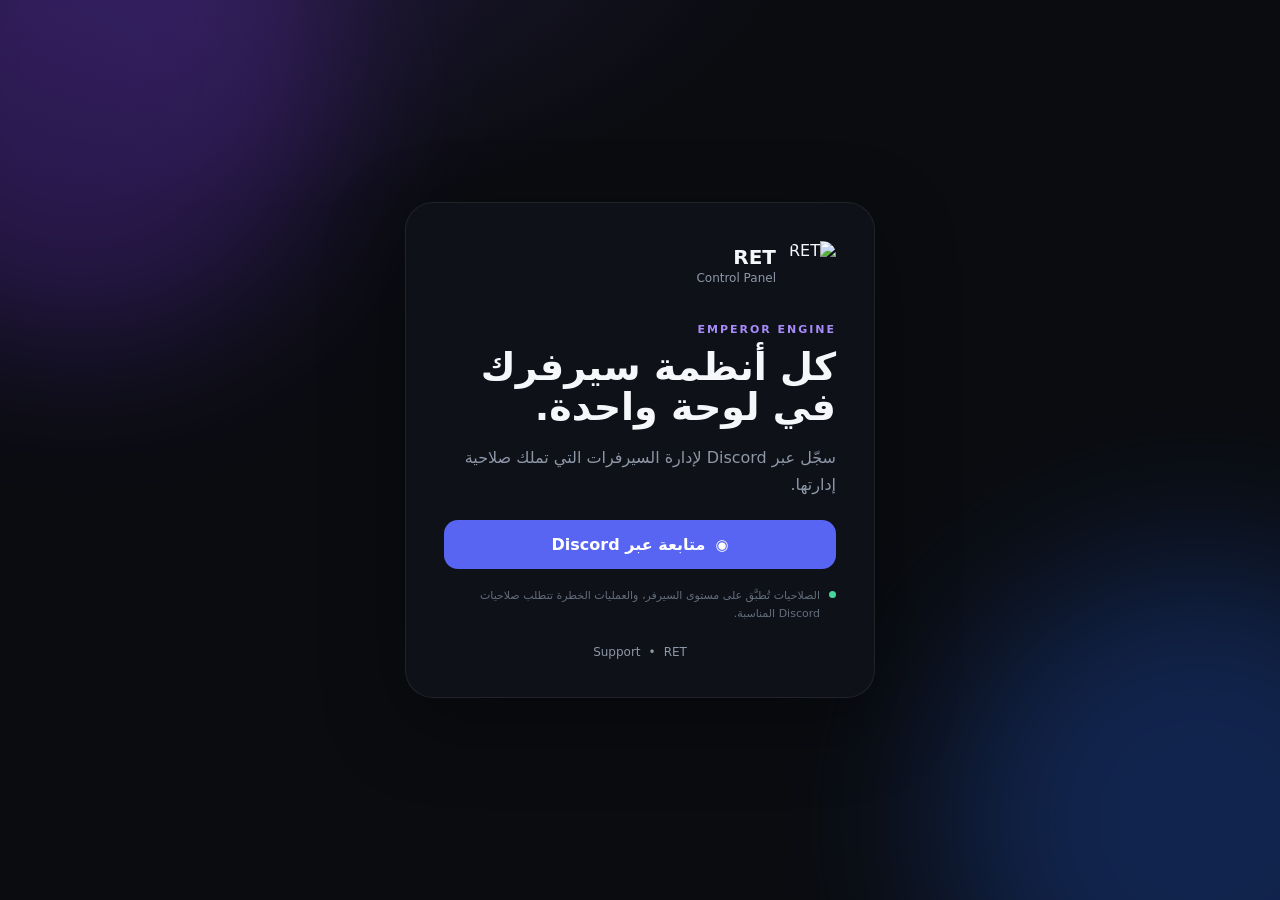
==== commit 194df0f6: "Update index.html" ====
--- a/index.html
+++ b/index.html
@@ -1,116 +1,50 @@
 <!doctype html>
-<html lang="en" dir="ltr">
+<html lang="ar" dir="rtl">
 <head>
-  <meta charset="utf-8">
-  <meta name="viewport" content="width=device-width, initial-scale=1">
-  <meta name="theme-color" content="#11131a">
-  <meta name="description" content="RET Control Panel — Discord bot dashboard.">
-  <meta property="og:title" content="RET Control Panel">
-  <meta property="og:description" content="Manage RET, your Discord servers, security, tickets, automation and premium systems.">
-  <meta property="og:image" content="assets/ret-logo.png">
-  <title>RET Control Panel</title>
-  <link rel="icon" href="assets/ret-logo.png">
-  <link rel="stylesheet" href="style.css">
+  <meta charset="utf-8"><meta name="viewport" content="width=device-width, initial-scale=1">
+  <meta name="theme-color" content="#11131a"><meta name="description" content="RET Control Panel">
+  <title>RET Control Panel</title><link rel="icon" href="assets/ret-logo.png"><link rel="stylesheet" href="style.css">
 </head>
 <body>
-  <div class="boot" id="boot"><div class="boot-ring"></div><b>RET</b><span>Initializing control panel…</span></div>
-
-  <div id="loginView" class="login-view hidden">
-    <div class="login-glow glow-a"></div><div class="login-glow glow-b"></div>
-    <div class="login-card">
-      <div class="brand-lockup"><img src="assets/ret-logo.png" alt="RET"><div><b>RET</b><span>Control Panel</span></div></div>
-      <div class="eyebrow">EMPEROR ENGINE</div>
-      <h1 id="loginTitle">Control everything from one place.</h1>
-      <p id="loginText">Sign in with Discord to manage the servers where you have permission.</p>
-      <button class="discord-login" id="loginBtn"><span class="discord-mark">◉</span><span id="loginBtnText">Continue with Discord</span></button>
-<div class="login-links"><a href="./" id="publicSiteLink">RET</a><span>•</span><a target="_blank" rel="noopener" href="https://discord.gg/SHgz77ZUkm">Support</a></div>
-    </div>
-  </div>
-
-  <div id="appView" class="app hidden">
-    <aside class="sidebar" id="sidebar">
-      <div class="sidebar-top">
-        <div class="brand"><img src="assets/ret-logo.png" alt="RET"><div><b>RET</b><span>Control Panel</span></div></div>
-        <button class="mobile-close" id="mobileClose" aria-label="Close">×</button>
-      </div>
-
-      <div class="server-picker" id="serverPicker">
-        <div class="server-avatar" id="serverAvatar">R</div>
-        <div class="server-meta"><small id="serverPickerLabel">Server</small><b id="serverName">Select a server</b></div>
-        <span class="chevron">⌄</span>
-      </div>
-
-      <nav class="sidebar-nav">
-        <a class="nav-item active" data-page="dashboard"><span>⌂</span><label data-i18n="dashboard">Dashboard</label></a>
-        <a class="nav-item" data-page="servers"><span>▦</span><label data-i18n="servers">Servers</label></a>
-        <a class="nav-item" data-page="commands"><span>⌘</span><label data-i18n="commands">Commands</label></a>
-        <a class="nav-item" data-page="moderation"><span>◈</span><label data-i18n="moderation">Moderation</label></a>
-        <a class="nav-item" data-page="security"><span>◉</span><label data-i18n="security">Security</label></a>
-        <a class="nav-item" data-page="tickets"><span>▤</span><label data-i18n="tickets">Tickets</label></a>
-        <a class="nav-item" data-page="automation"><span>⚡</span><label data-i18n="automation">Automation</label></a>
-        <a class="nav-item" data-page="economy"><span>◌</span><label data-i18n="economy">Economy</label></a>
-        <a class="nav-item" data-page="premium"><span>✦</span><label data-i18n="premium">Premium</label></a>
-        <a class="nav-item" data-page="branding"><span>◇</span><label data-i18n="branding">Branding</label></a>
-        <a class="nav-item" data-page="logs"><span>≋</span><label data-i18n="logs">Logs</label></a>
-        <a class="nav-item" data-page="settings"><span>⚙</span><label data-i18n="settings">Settings</label></a>
-        <a class="nav-item developer-link hidden" data-page="developer"><span>⬢</span><label data-i18n="developer">Developer</label></a>
-      </nav>
-
-      <div class="sidebar-bottom">
-        <div class="user-card"><img id="userAvatar" src="assets/ret-logo.png" alt=""><div><b id="userName">—</b><span id="userTag">—</span></div><button id="logoutBtn" title="Logout">↪</button></div>
-      </div>
-    </aside>
-
-    <div class="mobile-shade" id="mobileShade"></div>
-
-    <main class="main">
-      <header class="topbar">
-        <button class="mobile-menu" id="mobileMenu">☰</button>
-        <div class="crumb"><span id="pageEyebrow">RET</span><strong id="pageTitle">Dashboard</strong></div>
-        <div class="top-actions">
-          <button class="status-chip" id="statusChip"><i></i><span id="statusLabel">Checking</span></button>
-          <button class="lang-button" id="langButton">AR</button>
-        </div>
-      </header>
-
-      <div class="content">
-        <section class="page active" id="page-dashboard"></section>
-        <section class="page" id="page-servers"></section>
-        <section class="page" id="page-commands"></section>
-        <section class="page" id="page-moderation"></section>
-        <section class="page" id="page-security"></section>
-        <section class="page" id="page-tickets"></section>
-        <section class="page" id="page-automation"></section>
-        <section class="page" id="page-economy"></section>
-        <section class="page" id="page-premium"></section>
-        <section class="page" id="page-branding"></section>
-        <section class="page" id="page-logs"></section>
-        <section class="page" id="page-settings"></section>
-        <section class="page" id="page-developer"></section>
-      </div>
-    </main>
-
-    <div class="modal hidden" id="serverModal">
-      <div class="modal-backdrop"></div>
-      <div class="modal-card">
-        <div class="modal-head"><div><span class="eyebrow" data-i18n="serverSelect">SERVER SELECT</span><h3 id="modalTitle">Your servers</h3></div><button class="icon-btn" id="closeServerModal">×</button></div>
-        <div class="search-box"><span>⌕</span><input id="serverSearch" data-placeholder="searchServers" placeholder="Search servers…"></div>
-        <div id="serverList" class="server-list"></div>
-      </div>
-    </div>
-
-    <div class="modal hidden" id="langModal">
-      <div class="modal-backdrop"></div>
-      <div class="modal-card small">
-        <div class="modal-head"><div><span class="eyebrow">LANGUAGE</span><h3 data-i18n="chooseLanguage">Choose language</h3></div><button class="icon-btn" id="closeLangModal">×</button></div>
-        <div class="language-grid" id="languageGrid"></div>
-      </div>
-    </div>
-
-    <div class="toast-stack" id="toastStack"></div>
-  </div>
-
-  <script src="config.js"></script>
-  <script src="script.js"></script>
-</body>
-</html>
+<div class="boot" id="boot"><div class="boot-ring"></div><b>RET</b><span>Initializing control panel…</span></div>
+<div id="loginView" class="login-view hidden"><div class="login-glow glow-a"></div><div class="login-glow glow-b"></div><div class="login-card">
+  <div class="brand-lockup"><img src="assets/ret-logo.png" alt="RET"><div><b>RET</b><span>Control Panel</span></div></div>
+  <div class="eyebrow">EMPEROR ENGINE</div><h1>كل أنظمة سيرفرك في لوحة واحدة.</h1>
+  <p>سجّل عبر Discord لإدارة السيرفرات التي تملك صلاحية إدارتها.</p>
+  <button class="discord-login" id="loginBtn"><span class="discord-mark">◉</span><span>متابعة عبر Discord</span></button>
+  <div class="login-note"><i class="dot"></i><span>الصلاحيات تُطبَّق على مستوى السيرفر، والعمليات الخطرة تتطلب صلاحيات Discord المناسبة.</span></div>
+  <div class="login-links"><a href="./">RET</a><span>•</span><a target="_blank" rel="noopener" href="https://discord.gg/SHgz77ZUkM">Support</a></div>
+</div></div>
+<div id="appView" class="app hidden">
+<aside class="sidebar" id="sidebar"><div class="sidebar-top"><div class="brand"><img src="assets/ret-logo.png"><div><b>RET</b><span>Control Panel</span></div></div><button class="mobile-close" id="mobileClose">×</button></div>
+<div class="server-picker" id="serverPicker"><div class="server-avatar" id="serverAvatar">R</div><div class="server-meta"><small>SERVER</small><b id="serverName">اختيار السيرفر</b></div><span class="chevron">⌄</span></div>
+<nav class="sidebar-nav" id="sidebarNav">
+<a class="nav-item active" data-page="overview"><span>⌂</span><label>Overview</label></a>
+<a class="nav-item" data-page="server"><span>⚙</span><label>Server</label></a>
+<a class="nav-item" data-page="moderation"><span>◈</span><label>Moderation</label></a>
+<a class="nav-item" data-page="security"><span>◉</span><label>Security</label></a>
+<a class="nav-item" data-page="welcome"><span>👋</span><label>Welcome</label></a>
+<a class="nav-item" data-page="roles"><span>🎭</span><label>Roles</label></a>
+<a class="nav-item" data-page="tickets"><span>🎫</span><label>Tickets</label></a>
+<a class="nav-item" data-page="logging"><span>📋</span><label>Logging</label></a>
+<a class="nav-item" data-page="automation"><span>⚡</span><label>Automation</label></a>
+<a class="nav-item" data-page="levels"><span>⭐</span><label>Levels</label></a>
+<a class="nav-item" data-page="economy"><span>💰</span><label>Economy</label></a>
+<a class="nav-item" data-page="marketplace"><span>🛒</span><label>Marketplace</label></a>
+<a class="nav-item" data-page="webhooks"><span>🔗</span><label>Webhooks</label></a>
+<a class="nav-item" data-page="analytics"><span>📊</span><label>Analytics</label></a>
+<a class="nav-item" data-page="ai"><span>🤖</span><label>AI</label></a>
+<a class="nav-item" data-page="branding"><span>🎨</span><label>Branding</label></a>
+<a class="nav-item" data-page="premium"><span>💎</span><label>Premium</label></a>
+<a class="nav-item developer-link hidden" data-page="developer"><span>👑</span><label>Developer</label></a>
+</nav>
+<div class="sidebar-bottom"><div class="user-card"><img id="userAvatar" src="assets/ret-logo.png"><div><b id="userName">—</b><span id="userTag">—</span></div><button id="logoutBtn">↪</button></div></div></aside>
+<div class="mobile-shade" id="mobileShade"></div>
+<main class="main"><header class="topbar"><button class="mobile-menu" id="mobileMenu">☰</button><div class="crumb"><span>RET • CONTROL</span><strong id="pageTitle">Overview</strong></div><div class="top-actions"><button class="status-chip" id="statusChip"><i></i><span id="statusLabel">Checking</span></button><button class="lang-button" id="refreshButton">↻</button></div></header>
+<div class="content"><section class="page active" id="page-overview"></section><section class="page" id="page-server"></section><section class="page" id="page-moderation"></section><section class="page" id="page-security"></section><section class="page" id="page-welcome"></section><section class="page" id="page-roles"></section><section class="page" id="page-tickets"></section><section class="page" id="page-logging"></section><section class="page" id="page-automation"></section><section class="page" id="page-levels"></section><section class="page" id="page-economy"></section><section class="page" id="page-marketplace"></section><section class="page" id="page-webhooks"></section><section class="page" id="page-analytics"></section><section class="page" id="page-ai"></section><section class="page" id="page-branding"></section><section class="page" id="page-premium"></section><section class="page" id="page-developer"></section></div></main>
+<div class="modal hidden" id="serverModal"><div class="modal-backdrop"></div><div class="modal-card"><div class="modal-head"><div><span class="eyebrow">SERVER SELECT</span><h3>سيرفراتك</h3></div><button class="icon-btn" id="closeServerModal">×</button></div><div class="search-box"><span>⌕</span><input id="serverSearch" placeholder="ابحث عن سيرفر…"></div><div id="serverList" class="server-list"></div></div></div>
+<div class="modal hidden" id="actionModal"><div class="modal-backdrop"></div><div class="modal-card small"><div class="modal-head"><div><span class="eyebrow">MODERATION ACTION</span><h3 id="actionTitle">تنفيذ إجراء</h3></div><button class="icon-btn" id="closeActionModal">×</button></div><div id="actionBody"></div></div></div>
+<div class="toast-stack" id="toastStack"></div>
+</div>
+<script src="config.js"></script><script src="script.js"></script>
+</body></html>
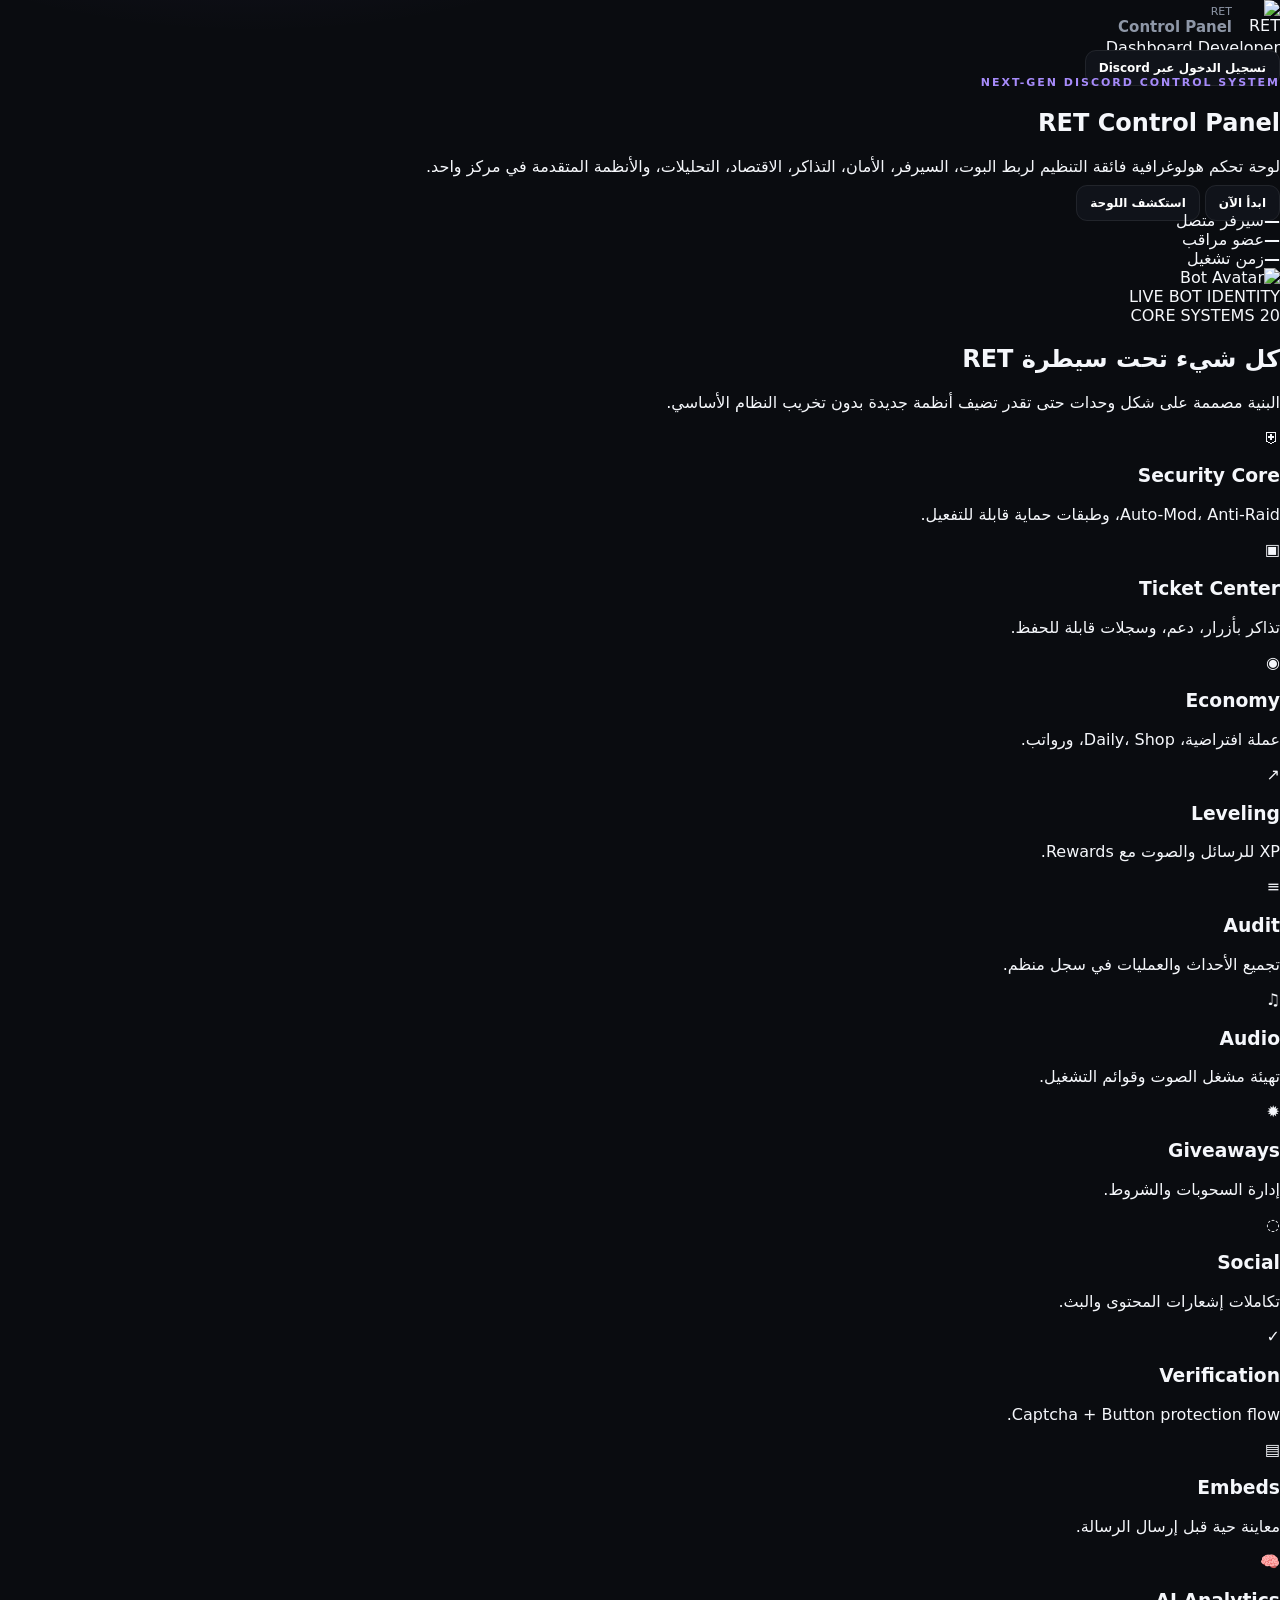
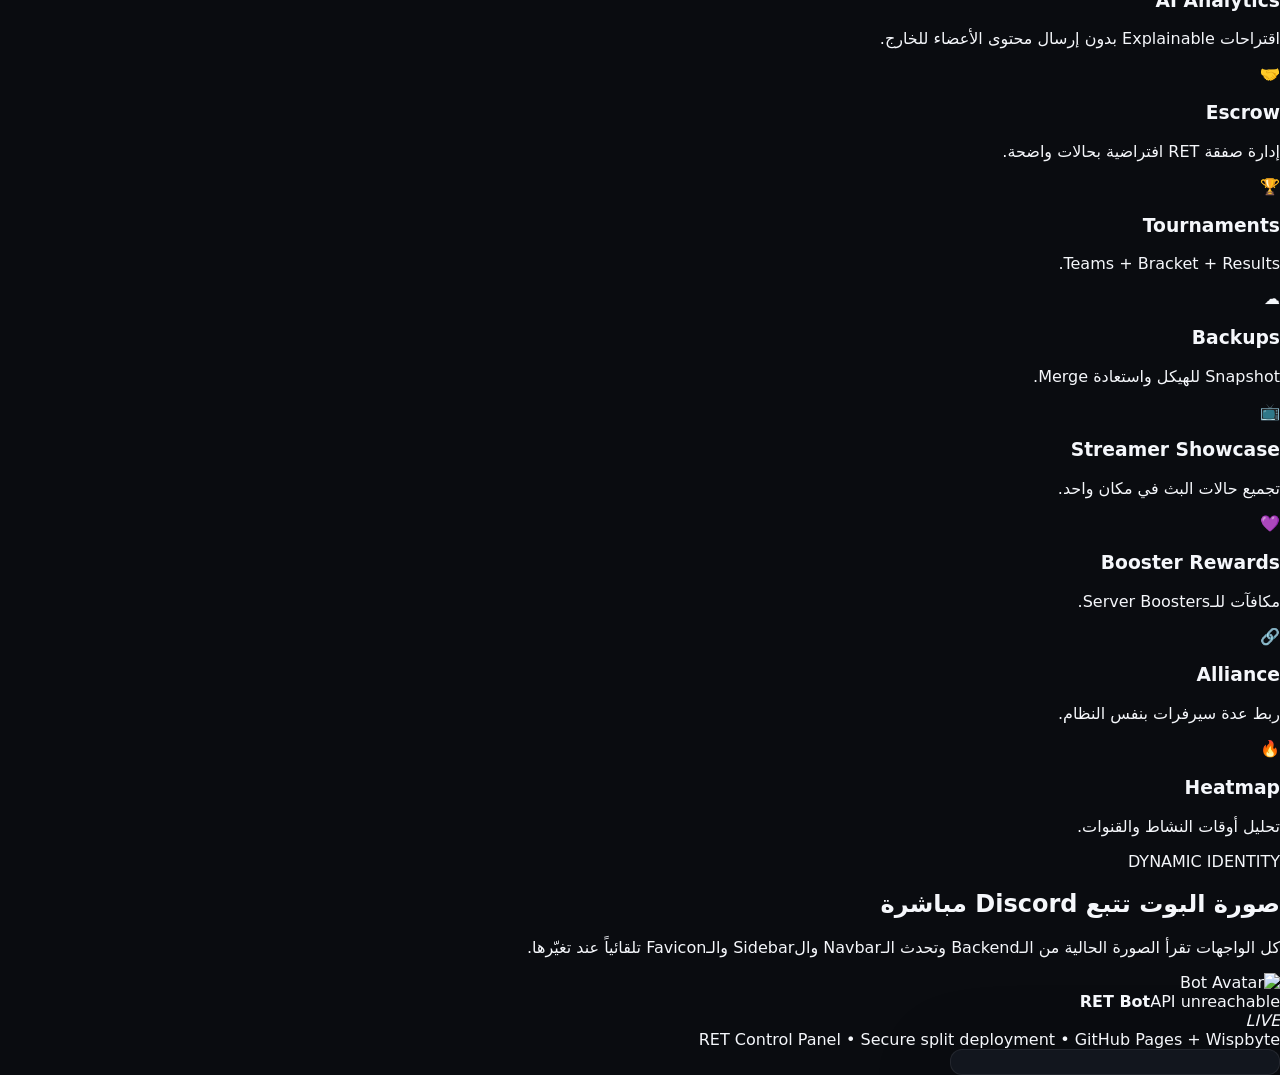
==== commit 00d7fc12: "Update index.html" ====
--- a/index.html
+++ b/index.html
@@ -1,50 +1,62 @@
 <!doctype html>
 <html lang="ar" dir="rtl">
 <head>
-  <meta charset="utf-8"><meta name="viewport" content="width=device-width, initial-scale=1">
-  <meta name="theme-color" content="#11131a"><meta name="description" content="RET Control Panel">
-  <title>RET Control Panel</title><link rel="icon" href="assets/ret-logo.png"><link rel="stylesheet" href="style.css">
+  <meta charset="utf-8">
+  <meta name="viewport" content="width=device-width, initial-scale=1">
+  <meta name="theme-color" content="#0b0813">
+  <meta name="ret-api-origin" content="https://retbot.wispbyte.app">
+  <meta name="ret-web-origin" content="https://kndkhe9g38d-ctrl.github.io/retbot-website">
+  <title>RET Control Panel</title>
+  <link id="ret-favicon" rel="icon" href="https://cdn.discordapp.com/embed/avatars/0.png">
+  <link rel="stylesheet" href="style.css">
 </head>
-<body>
-<div class="boot" id="boot"><div class="boot-ring"></div><b>RET</b><span>Initializing control panel…</span></div>
-<div id="loginView" class="login-view hidden"><div class="login-glow glow-a"></div><div class="login-glow glow-b"></div><div class="login-card">
-  <div class="brand-lockup"><img src="assets/ret-logo.png" alt="RET"><div><b>RET</b><span>Control Panel</span></div></div>
-  <div class="eyebrow">EMPEROR ENGINE</div><h1>كل أنظمة سيرفرك في لوحة واحدة.</h1>
-  <p>سجّل عبر Discord لإدارة السيرفرات التي تملك صلاحية إدارتها.</p>
-  <button class="discord-login" id="loginBtn"><span class="discord-mark">◉</span><span>متابعة عبر Discord</span></button>
-  <div class="login-note"><i class="dot"></i><span>الصلاحيات تُطبَّق على مستوى السيرفر، والعمليات الخطرة تتطلب صلاحيات Discord المناسبة.</span></div>
-  <div class="login-links"><a href="./">RET</a><span>•</span><a target="_blank" rel="noopener" href="https://discord.gg/SHgz77ZUkM">Support</a></div>
-</div></div>
-<div id="appView" class="app hidden">
-<aside class="sidebar" id="sidebar"><div class="sidebar-top"><div class="brand"><img src="assets/ret-logo.png"><div><b>RET</b><span>Control Panel</span></div></div><button class="mobile-close" id="mobileClose">×</button></div>
-<div class="server-picker" id="serverPicker"><div class="server-avatar" id="serverAvatar">R</div><div class="server-meta"><small>SERVER</small><b id="serverName">اختيار السيرفر</b></div><span class="chevron">⌄</span></div>
-<nav class="sidebar-nav" id="sidebarNav">
-<a class="nav-item active" data-page="overview"><span>⌂</span><label>Overview</label></a>
-<a class="nav-item" data-page="server"><span>⚙</span><label>Server</label></a>
-<a class="nav-item" data-page="moderation"><span>◈</span><label>Moderation</label></a>
-<a class="nav-item" data-page="security"><span>◉</span><label>Security</label></a>
-<a class="nav-item" data-page="welcome"><span>👋</span><label>Welcome</label></a>
-<a class="nav-item" data-page="roles"><span>🎭</span><label>Roles</label></a>
-<a class="nav-item" data-page="tickets"><span>🎫</span><label>Tickets</label></a>
-<a class="nav-item" data-page="logging"><span>📋</span><label>Logging</label></a>
-<a class="nav-item" data-page="automation"><span>⚡</span><label>Automation</label></a>
-<a class="nav-item" data-page="levels"><span>⭐</span><label>Levels</label></a>
-<a class="nav-item" data-page="economy"><span>💰</span><label>Economy</label></a>
-<a class="nav-item" data-page="marketplace"><span>🛒</span><label>Marketplace</label></a>
-<a class="nav-item" data-page="webhooks"><span>🔗</span><label>Webhooks</label></a>
-<a class="nav-item" data-page="analytics"><span>📊</span><label>Analytics</label></a>
-<a class="nav-item" data-page="ai"><span>🤖</span><label>AI</label></a>
-<a class="nav-item" data-page="branding"><span>🎨</span><label>Branding</label></a>
-<a class="nav-item" data-page="premium"><span>💎</span><label>Premium</label></a>
-<a class="nav-item developer-link hidden" data-page="developer"><span>👑</span><label>Developer</label></a>
-</nav>
-<div class="sidebar-bottom"><div class="user-card"><img id="userAvatar" src="assets/ret-logo.png"><div><b id="userName">—</b><span id="userTag">—</span></div><button id="logoutBtn">↪</button></div></div></aside>
-<div class="mobile-shade" id="mobileShade"></div>
-<main class="main"><header class="topbar"><button class="mobile-menu" id="mobileMenu">☰</button><div class="crumb"><span>RET • CONTROL</span><strong id="pageTitle">Overview</strong></div><div class="top-actions"><button class="status-chip" id="statusChip"><i></i><span id="statusLabel">Checking</span></button><button class="lang-button" id="refreshButton">↻</button></div></header>
-<div class="content"><section class="page active" id="page-overview"></section><section class="page" id="page-server"></section><section class="page" id="page-moderation"></section><section class="page" id="page-security"></section><section class="page" id="page-welcome"></section><section class="page" id="page-roles"></section><section class="page" id="page-tickets"></section><section class="page" id="page-logging"></section><section class="page" id="page-automation"></section><section class="page" id="page-levels"></section><section class="page" id="page-economy"></section><section class="page" id="page-marketplace"></section><section class="page" id="page-webhooks"></section><section class="page" id="page-analytics"></section><section class="page" id="page-ai"></section><section class="page" id="page-branding"></section><section class="page" id="page-premium"></section><section class="page" id="page-developer"></section></div></main>
-<div class="modal hidden" id="serverModal"><div class="modal-backdrop"></div><div class="modal-card"><div class="modal-head"><div><span class="eyebrow">SERVER SELECT</span><h3>سيرفراتك</h3></div><button class="icon-btn" id="closeServerModal">×</button></div><div class="search-box"><span>⌕</span><input id="serverSearch" placeholder="ابحث عن سيرفر…"></div><div id="serverList" class="server-list"></div></div></div>
-<div class="modal hidden" id="actionModal"><div class="modal-backdrop"></div><div class="modal-card small"><div class="modal-head"><div><span class="eyebrow">MODERATION ACTION</span><h3 id="actionTitle">تنفيذ إجراء</h3></div><button class="icon-btn" id="closeActionModal">×</button></div><div id="actionBody"></div></div></div>
-<div class="toast-stack" id="toastStack"></div>
-</div>
-<script src="config.js"></script><script src="script.js"></script>
-</body></html>
+<body data-page="home">
+  <div class="ambient ambient-a"></div><div class="ambient ambient-b"></div><div class="ambient ambient-c"></div>
+  <header class="nav glass">
+    <a class="brand" href="index.html"><img data-bot-avatar alt="RET"><span>RET <b>Control Panel</b></span></a>
+    <nav class="nav-links">
+      <a href="dashboard.html">Dashboard</a>
+      <a href="developer.html">Developer</a>
+    </nav>
+    <a class="btn btn-primary" id="loginBtn" href="https://retbot.wispbyte.app/auth/discord">تسجيل الدخول عبر Discord</a>
+  </header>
+
+  <main class="hero-shell">
+    <section class="hero glass">
+      <div class="hero-copy">
+        <div class="eyebrow"><span class="pulse-dot"></span> NEXT-GEN DISCORD CONTROL SYSTEM</div>
+        <h1>RET Control Panel</h1>
+        <p>لوحة تحكم هولوغرافية فائقة التنظيم لربط البوت، السيرفر، الأمان، التذاكر، الاقتصاد، التحليلات، والأنظمة المتقدمة في مركز واحد.</p>
+        <div class="hero-actions">
+          <a class="btn btn-primary btn-lg" href="https://retbot.wispbyte.app/auth/discord">ابدأ الآن</a>
+          <a class="btn btn-ghost btn-lg" href="dashboard.html">استكشف اللوحة</a>
+        </div>
+        <div class="hero-stats">
+          <div><strong id="statGuilds">—</strong><span>سيرفر متصل</span></div>
+          <div><strong id="statUsers">—</strong><span>عضو مراقب</span></div>
+          <div><strong id="statUptime">—</strong><span>زمن تشغيل</span></div>
+        </div>
+      </div>
+      <div class="hero-orb">
+        <div class="orb-ring ring-1"></div><div class="orb-ring ring-2"></div><div class="orb-ring ring-3"></div>
+        <div class="bot-orb"><img data-bot-avatar alt="Bot Avatar"></div>
+        <div class="orb-label">LIVE BOT IDENTITY</div>
+      </div>
+    </section>
+
+    <section class="section-head">
+      <div><span class="kicker">20 CORE SYSTEMS</span><h2>كل شيء تحت سيطرة RET</h2></div>
+      <p>البنية مصممة على شكل وحدات حتى تقدر تضيف أنظمة جديدة بدون تخريب النظام الأساسي.</p>
+    </section>
+    <section id="featureGrid" class="feature-grid"></section>
+
+    <section class="showcase glass">
+      <div><span class="kicker">DYNAMIC IDENTITY</span><h2>صورة البوت تتبع Discord مباشرة</h2><p>كل الواجهات تقرأ الصورة الحالية من الـBackend وتحدث الـNavbar والSidebar والـFavicon تلقائياً عند تغيّرها.</p></div>
+      <div class="identity-card"><img data-bot-avatar alt="Bot Avatar"><div><b>RET Bot</b><span id="identityStatus">Connecting…</span></div><i class="live-chip">LIVE</i></div>
+    </section>
+  </main>
+  <footer class="footer">RET Control Panel • Secure split deployment • GitHub Pages + Wispbyte</footer>
+  <div id="toast" class="toast"></div>
+  <script src="app.js" defer></script>
+</body>
+</html>
--- a/style.css
+++ b/style.css
@@ -23,3 +23,5 @@
 @media(max-width:1180px){.stats-grid{grid-template-columns:repeat(2,minmax(0,1fr))}.module-grid,.commands-grid,.server-grid{grid-template-columns:repeat(2,minmax(0,1fr))}}
 @media(max-width:900px){.sidebar{transform:translateX(-105%);transition:.22s}.sidebar.open{transform:translateX(0)}[dir="rtl"] .sidebar{transform:translateX(105%)}[dir="rtl"] .sidebar.open{transform:translateX(0)}.mobile-close,.mobile-menu{display:block}.main{margin-left:0}[dir="rtl"] .main{margin-right:0}.mobile-shade{display:none;position:fixed;inset:0;z-index:25;background:rgba(0,0,0,.55)}.mobile-shade.show{display:block}.topbar{padding:0 18px}.content{padding:22px 17px 45px}.hero-line{flex-direction:column}.quick-actions{width:100%}.quick-actions .btn{flex:1}}
 @media(max-width:650px){.stats-grid,.two-grid,.three-grid,.field-grid,.module-grid,.commands-grid,.server-grid{grid-template-columns:1fr}.login-card{padding:28px}.login-card h1{font-size:30px}.top-actions .status-chip{display:none}.content{padding:18px 13px 40px}.hero-line h1{font-size:25px}.command-toolbar{flex-direction:column;align-items:stretch}.chips{overflow:auto;flex-wrap:nowrap}.chip{white-space:nowrap}.language-grid{grid-template-columns:1fr}}
+
+.module:hover{transition:.18s}.quick-actions{flex-wrap:wrap}.field-grid .field{min-width:0}.server-card img{object-fit:cover}.code-box{direction:ltr;text-align:left}.status-chip.ok i{box-shadow:0 0 0 5px rgba(70,214,155,.08)}
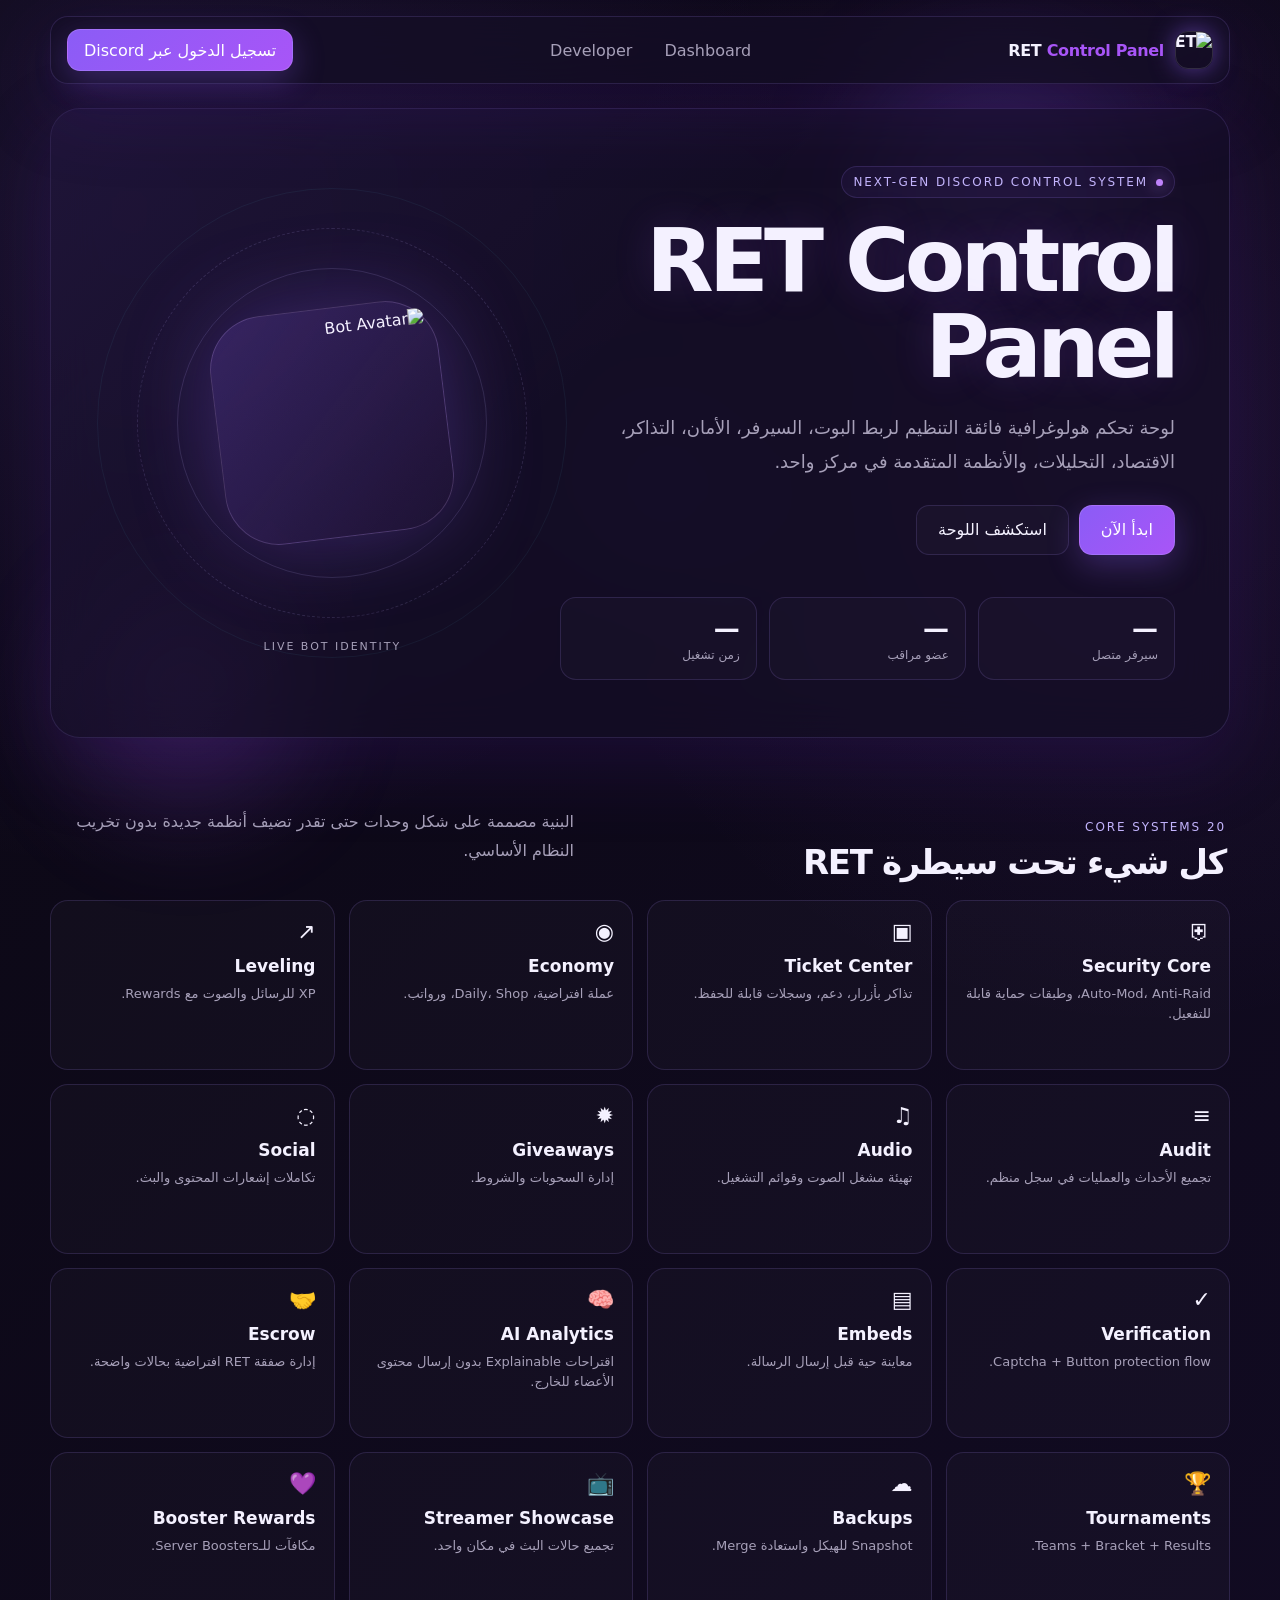
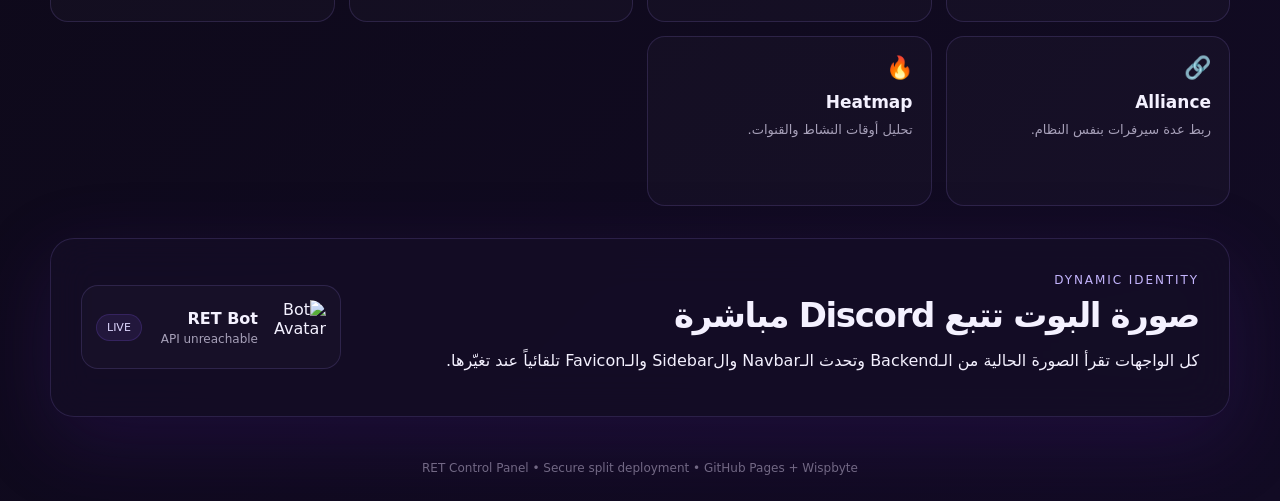
==== commit 67f79cdb: "Update index.html" ====
--- a/index.html
+++ b/index.html
@@ -7,7 +7,7 @@
   <meta name="ret-api-origin" content="https://retbot.wispbyte.app">
   <meta name="ret-web-origin" content="https://kndkhe9g38d-ctrl.github.io/retbot-website">
   <title>RET Control Panel</title>
-  <link id="ret-favicon" rel="icon" href="https://cdn.discordapp.com/embed/avatars/0.png">
+  <link id="ret-favicon" rel="icon" href="assets/ret-logo.png">
   <link rel="stylesheet" href="style.css">
 </head>
 <body data-page="home">
--- a/style.css
+++ b/style.css
@@ -1,27 +1,140 @@
-:root{
-  --bg:#0a0c10;--panel:#10131a;--panel2:#151922;--panel3:#1a1f2a;--line:rgba(255,255,255,.075);
-  --text:#f5f7fb;--muted:#8e97a7;--muted2:#646d7d;--accent:#8b5cf6;--accent2:#a78bfa;
-  --green:#46d69b;--red:#f26b6b;--yellow:#f3c969;--radius:18px;--shadow:0 24px 80px rgba(0,0,0,.36);
-  font-family:Inter,ui-sans-serif,system-ui,-apple-system,BlinkMacSystemFont,"Segoe UI",sans-serif;
+:root {
+  --bg: #0b0813;
+  --bg2: #120b24;
+  --panel: rgba(22, 14, 40, .72);
+  --panel-2: rgba(17, 10, 31, .84);
+  --border: rgba(167, 139, 250, .16);
+  --text: #f4f1ff;
+  --muted: #a7a0b9;
+  --purple: #8b5cf6;
+  --purple-2: #a855f7;
+  --cyan: #67e8f9;
+  --danger: #fb7185;
+  --success: #34d399;
+  --shadow: 0 24px 80px rgba(76, 29, 149, .22);
+  --radius: 22px;
 }
-*{box-sizing:border-box}html,body{margin:0;min-height:100%;background:radial-gradient(900px 500px at 20% -10%,rgba(139,92,246,.16),transparent 60%),var(--bg);color:var(--text)}
-body{overflow-x:hidden}button,input,select,textarea{font:inherit}button,a{color:inherit}a{text-decoration:none}
-.hidden{display:none!important}.boot{position:fixed;inset:0;z-index:9999;display:flex;flex-direction:column;align-items:center;justify-content:center;gap:9px;background:#0a0c10;letter-spacing:.08em}.boot-ring{width:42px;height:42px;border-radius:50%;border:2px solid rgba(255,255,255,.1);border-top-color:var(--accent);animation:spin .8s linear infinite}.boot b{font-size:22px}.boot span{font-size:12px;color:var(--muted)}@keyframes spin{to{transform:rotate(360deg)}}
-
-.login-view{min-height:100vh;display:grid;place-items:center;position:relative;overflow:hidden;padding:24px}.login-glow{position:absolute;width:520px;height:520px;border-radius:50%;filter:blur(80px);opacity:.28}.glow-a{background:#7c3aed;left:-180px;top:-180px}.glow-b{background:#2563eb;right:-180px;bottom:-180px}
-.login-card{position:relative;width:min(470px,100%);padding:38px;border:1px solid var(--line);background:rgba(16,19,26,.86);backdrop-filter:blur(22px);border-radius:28px;box-shadow:var(--shadow)}
-.brand-lockup{display:flex;align-items:center;gap:12px;margin-bottom:34px}.brand-lockup img{width:48px;height:48px;border-radius:14px}.brand-lockup b{display:block;font-size:20px}.brand-lockup span{display:block;color:var(--muted);font-size:12px;margin-top:2px}.eyebrow{font-size:11px;letter-spacing:.18em;color:var(--accent2);font-weight:800}.login-card h1{font-size:38px;line-height:1.05;margin:12px 0}.login-card p{color:var(--muted);line-height:1.7}.discord-login{width:100%;margin-top:22px;border:0;border-radius:14px;background:#5865f2;color:white;padding:15px 18px;display:flex;align-items:center;justify-content:center;gap:10px;font-weight:800;cursor:pointer}.discord-login:hover{filter:brightness(1.06)}.discord-mark{font-size:15px}.login-note{display:flex;gap:9px;align-items:flex-start;margin-top:18px;color:var(--muted2);font-size:11px;line-height:1.6}.dot{width:7px;height:7px;border-radius:50%;background:var(--green);margin-top:4px;flex:none}.login-links{display:flex;gap:8px;justify-content:center;margin-top:22px;color:var(--muted);font-size:12px}.login-links a:hover{color:white}
-
-.app{display:flex;min-height:100vh}.sidebar{width:265px;position:fixed;inset:0 auto 0 0;background:rgba(11,13,18,.94);border-right:1px solid var(--line);display:flex;flex-direction:column;z-index:30}.sidebar-top{padding:22px 18px;display:flex;align-items:center;justify-content:space-between}.brand{display:flex;align-items:center;gap:10px}.brand img{width:38px;height:38px;border-radius:11px}.brand b{display:block;font-size:15px}.brand span{display:block;font-size:11px;color:var(--muted);margin-top:2px}.mobile-close{display:none;background:transparent;border:0;color:var(--muted);font-size:25px}.server-picker{margin:4px 14px 16px;padding:11px;border:1px solid var(--line);background:var(--panel);border-radius:15px;display:flex;align-items:center;gap:10px;cursor:pointer}.server-picker:hover{border-color:rgba(167,139,250,.28)}.server-avatar{width:34px;height:34px;border-radius:11px;background:linear-gradient(135deg,#292d3a,#191c25);display:grid;place-items:center;font-weight:800}.server-meta{min-width:0;flex:1}.server-meta small{display:block;color:var(--muted2);font-size:9px;text-transform:uppercase;letter-spacing:.1em}.server-meta b{display:block;font-size:12px;white-space:nowrap;overflow:hidden;text-overflow:ellipsis;margin-top:3px}.chevron{color:var(--muted2);font-size:15px}.sidebar-nav{padding:0 10px;overflow:auto}.nav-item{display:flex;align-items:center;gap:12px;padding:11px 12px;color:var(--muted);border-radius:11px;margin:2px 0;cursor:pointer;font-size:13px}.nav-item span{width:19px;text-align:center;font-size:15px;color:var(--muted2)}.nav-item:hover{background:rgba(255,255,255,.04);color:white}.nav-item.active{background:linear-gradient(90deg,rgba(139,92,246,.2),rgba(139,92,246,.05));color:white}.nav-item.active span{color:var(--accent2)}.sidebar-bottom{margin-top:auto;padding:14px;border-top:1px solid var(--line)}.user-card{padding:10px;border-radius:14px;background:var(--panel);display:flex;align-items:center;gap:9px}.user-card img{width:32px;height:32px;border-radius:10px;object-fit:cover}.user-card div{min-width:0;flex:1}.user-card b,.user-card span{display:block;white-space:nowrap;overflow:hidden;text-overflow:ellipsis}.user-card b{font-size:12px}.user-card span{font-size:10px;color:var(--muted)}.user-card button{border:0;background:transparent;color:var(--muted);cursor:pointer;font-size:17px}.user-card button:hover{color:white}
-
-.main{margin-left:265px;min-width:0;flex:1}.topbar{height:78px;position:sticky;top:0;z-index:20;background:rgba(10,12,16,.8);backdrop-filter:blur(18px);border-bottom:1px solid var(--line);padding:0 28px;display:flex;align-items:center;justify-content:space-between}.crumb span{display:block;color:var(--muted2);font-size:10px;text-transform:uppercase;letter-spacing:.16em}.crumb strong{display:block;font-size:16px;margin-top:4px}.top-actions{display:flex;gap:8px;align-items:center}.status-chip,.lang-button{height:38px;border-radius:11px;background:var(--panel);border:1px solid var(--line);color:var(--muted);padding:0 12px}.status-chip{display:flex;align-items:center;gap:8px;font-size:11px}.status-chip i{width:7px;height:7px;border-radius:50%;background:var(--yellow)}.status-chip.ok i{background:var(--green)}.status-chip.bad i{background:var(--red)}.lang-button{font-size:11px;font-weight:800;cursor:pointer}.mobile-menu{display:none;border:0;background:transparent;color:var(--muted);font-size:23px}.content{padding:30px 28px 60px;max-width:1500px;margin:auto}.page{display:none}.page.active{display:block}.hero-line{display:flex;align-items:flex-start;justify-content:space-between;gap:18px;margin-bottom:24px}.hero-line h1{margin:4px 0 8px;font-size:31px;line-height:1.1}.hero-line p{margin:0;color:var(--muted);font-size:13px}.quick-actions{display:flex;gap:8px}.btn{border:1px solid var(--line);background:var(--panel);color:white;border-radius:11px;padding:10px 13px;cursor:pointer;font-size:12px;font-weight:700}.btn:hover{border-color:rgba(167,139,250,.32);background:var(--panel2)}.btn.primary{border-color:transparent;background:linear-gradient(135deg,#7c3aed,#5b21b6)}.btn.danger{background:rgba(242,107,107,.08);border-color:rgba(242,107,107,.2);color:#ff9f9f}.grid{display:grid;gap:14px}.stats-grid{grid-template-columns:repeat(4,minmax(0,1fr))}.two-grid{grid-template-columns:repeat(2,minmax(0,1fr))}.three-grid{grid-template-columns:repeat(3,minmax(0,1fr))}.card{border:1px solid var(--line);background:linear-gradient(180deg,rgba(20,24,33,.96),rgba(14,17,23,.96));border-radius:var(--radius);box-shadow:0 10px 40px rgba(0,0,0,.16)}.stat{padding:17px}.stat small{color:var(--muted);font-size:11px}.stat b{display:block;font-size:26px;margin-top:7px}.stat .sub{display:flex;align-items:center;gap:5px;margin-top:6px;color:var(--muted2);font-size:10px}.stat .pulse{width:6px;height:6px;border-radius:50%;background:var(--green)}.card-head{display:flex;align-items:center;justify-content:space-between;padding:17px 18px;border-bottom:1px solid var(--line)}.card-head h3{font-size:13px;margin:0}.card-head span{font-size:10px;color:var(--muted)}.card-body{padding:17px}.module-grid{display:grid;grid-template-columns:repeat(3,minmax(0,1fr));gap:12px}.module{padding:15px;border-radius:14px;border:1px solid var(--line);background:rgba(255,255,255,.018);cursor:pointer}.module:hover{background:rgba(255,255,255,.035);transform:translateY(-1px)}.module .icon{width:34px;height:34px;border-radius:10px;background:rgba(139,92,246,.12);display:grid;place-items:center;color:var(--accent2);margin-bottom:10px}.module b{display:block;font-size:12px}.module p{font-size:10px;color:var(--muted);line-height:1.55;margin:6px 0 0}.list{display:flex;flex-direction:column}.row{display:flex;align-items:center;gap:10px;padding:12px 0;border-bottom:1px solid var(--line)}.row:last-child{border-bottom:0}.row-icon{width:32px;height:32px;border-radius:9px;background:var(--panel3);display:grid;place-items:center;font-size:13px}.row-main{min-width:0;flex:1}.row-main b{display:block;font-size:11px}.row-main span{display:block;font-size:10px;color:var(--muted);white-space:nowrap;overflow:hidden;text-overflow:ellipsis;margin-top:3px}.badge{border-radius:999px;padding:4px 8px;font-size:9px;background:rgba(139,92,246,.1);color:var(--accent2)}.badge.green{background:rgba(70,214,155,.1);color:var(--green)}.badge.yellow{background:rgba(243,201,105,.1);color:var(--yellow)}.notice{padding:14px 15px;border:1px solid rgba(167,139,250,.15);background:rgba(139,92,246,.06);border-radius:14px;color:var(--muted);font-size:11px;line-height:1.6}.empty{padding:35px 15px;text-align:center;color:var(--muted2);font-size:12px}.section-space{margin-top:14px}
-
-.toggle-list{display:flex;flex-direction:column}.toggle{display:flex;align-items:center;justify-content:space-between;padding:14px 0;border-bottom:1px solid var(--line);gap:16px}.toggle:last-child{border-bottom:0}.toggle-main b{display:block;font-size:12px}.toggle-main p{margin:4px 0 0;font-size:10px;color:var(--muted)}.switch{width:42px;height:24px;border-radius:99px;background:#252a34;border:1px solid var(--line);position:relative;cursor:pointer;flex:none}.switch::after{content:"";width:18px;height:18px;border-radius:50%;position:absolute;top:2px;left:2px;background:#798191;transition:.2s}.switch.on{background:rgba(139,92,246,.35);border-color:rgba(139,92,246,.55)}.switch.on::after{left:20px;background:white}.field-grid{display:grid;grid-template-columns:repeat(2,minmax(0,1fr));gap:12px}.field label{display:block;font-size:10px;color:var(--muted);margin:0 0 6px}.field input,.field select,.field textarea{width:100%;border:1px solid var(--line);background:#0d1016;color:white;border-radius:10px;padding:10px 11px;outline:none}.field input:focus,.field select:focus,.field textarea:focus{border-color:rgba(167,139,250,.55)}.field textarea{min-height:90px;resize:vertical}.save-bar{display:flex;justify-content:flex-end;gap:8px;margin-top:16px}.command-toolbar{display:flex;gap:9px;align-items:center;margin-bottom:14px}.search{flex:1;position:relative}.search span{position:absolute;left:11px;top:8px;color:var(--muted2)}.search input{width:100%;padding:10px 12px 10px 30px;border:1px solid var(--line);background:var(--panel);color:white;border-radius:11px;outline:none}.chips{display:flex;gap:6px;flex-wrap:wrap}.chip{padding:8px 10px;border-radius:999px;border:1px solid var(--line);background:var(--panel);color:var(--muted);font-size:10px;cursor:pointer}.chip.active{color:white;background:rgba(139,92,246,.16);border-color:rgba(139,92,246,.3)}.commands-grid{display:grid;grid-template-columns:repeat(3,minmax(0,1fr));gap:10px}.command-card{padding:13px;border:1px solid var(--line);background:var(--panel);border-radius:14px}.command-card b{font-family:ui-monospace,SFMono-Regular,Menlo,monospace;font-size:12px;color:#e8e9ef}.command-card p{margin:6px 0 0;color:var(--muted);font-size:10px;line-height:1.5}.command-card .meta{display:flex;justify-content:space-between;margin-top:9px;font-size:9px;color:var(--muted2)}.server-grid{display:grid;grid-template-columns:repeat(3,minmax(0,1fr));gap:10px}.server-card{padding:13px;border:1px solid var(--line);border-radius:15px;background:var(--panel);display:flex;align-items:center;gap:11px;cursor:pointer}.server-card:hover{background:var(--panel2)}.server-card img{width:38px;height:38px;border-radius:12px;background:#1b1f28}.server-card b{display:block;font-size:12px;white-space:nowrap;overflow:hidden;text-overflow:ellipsis}.server-card span{display:block;font-size:9px;color:var(--muted2);margin-top:3px}.server-card div{min-width:0;flex:1}.server-card .arrow{color:var(--muted2)}.pill-row{display:flex;gap:8px;flex-wrap:wrap}.big-plan{padding:22px;border-radius:16px;background:linear-gradient(135deg,rgba(139,92,246,.15),rgba(139,92,246,.035));border:1px solid rgba(167,139,250,.2)}.big-plan h2{font-size:25px;margin:6px 0}.big-plan p{color:var(--muted);font-size:11px;line-height:1.6}.code-box{padding:13px;border-radius:12px;background:#090b0f;border:1px solid var(--line);font:11px ui-monospace,SFMono-Regular,Menlo,monospace;color:#c8ced9;white-space:pre-wrap}.log-table{width:100%;border-collapse:collapse}.log-table th,.log-table td{text-align:left;padding:10px;border-bottom:1px solid var(--line);font-size:10px}.log-table th{color:var(--muted2);font-weight:700}.muted{color:var(--muted)}.kpi{display:flex;align-items:center;justify-content:space-between}.kpi b{font-size:22px}.progress{height:7px;border-radius:99px;background:#20242d;overflow:hidden;margin-top:10px}.progress span{display:block;height:100%;background:linear-gradient(90deg,#7c3aed,#a78bfa);border-radius:99px}.modal{position:fixed;inset:0;z-index:100;display:grid;place-items:center;padding:18px}.modal-backdrop{position:absolute;inset:0;background:rgba(0,0,0,.7);backdrop-filter:blur(8px)}.modal-card{position:relative;width:min(650px,100%);max-height:80vh;overflow:auto;background:#0f1219;border:1px solid var(--line);border-radius:20px;box-shadow:var(--shadow);padding:18px}.modal-card.small{width:min(520px,100%)}.modal-head{display:flex;align-items:center;justify-content:space-between;gap:12px;margin-bottom:14px}.modal-head h3{margin:5px 0 0;font-size:17px}.icon-btn{border:0;background:transparent;color:var(--muted);font-size:25px;cursor:pointer}.search-box{display:flex;gap:8px;align-items:center;border:1px solid var(--line);background:var(--panel);padding:0 10px;border-radius:11px}.search-box span{color:var(--muted2)}.search-box input{flex:1;border:0;outline:0;background:transparent;color:white;padding:10px}.server-list{display:flex;flex-direction:column;gap:7px;margin-top:12px}.server-option{display:flex;align-items:center;gap:10px;padding:10px;border:1px solid var(--line);border-radius:12px;background:rgba(255,255,255,.015);cursor:pointer}.server-option:hover{background:rgba(255,255,255,.035)}.server-option img{width:38px;height:38px;border-radius:11px}.server-option div{min-width:0;flex:1}.server-option b{display:block;font-size:12px;white-space:nowrap;overflow:hidden;text-overflow:ellipsis}.server-option span{display:block;font-size:9px;color:var(--muted)}.language-grid{display:grid;grid-template-columns:repeat(2,minmax(0,1fr));gap:8px}.lang-option{padding:12px;border:1px solid var(--line);background:var(--panel);border-radius:12px;display:flex;align-items:center;justify-content:space-between;cursor:pointer}.lang-option:hover,.lang-option.active{background:rgba(139,92,246,.1);border-color:rgba(139,92,246,.3)}.lang-option b{font-size:11px}.lang-option span{font-size:10px;color:var(--muted)}.toast-stack{position:fixed;right:18px;bottom:18px;z-index:200;display:flex;flex-direction:column;gap:8px}.toast{max-width:330px;padding:12px 13px;border:1px solid var(--line);border-radius:12px;background:#12161e;box-shadow:var(--shadow);font-size:11px}.toast.ok{border-color:rgba(70,214,155,.25)}.toast.err{border-color:rgba(242,107,107,.25)}
-
-[dir="rtl"] .sidebar{left:auto;right:0;border-right:0;border-left:1px solid var(--line)}[dir="rtl"] .main{margin-left:0;margin-right:265px}[dir="rtl"] .search span{left:auto;right:11px}[dir="rtl"] .search input{padding-left:12px;padding-right:30px}[dir="rtl"] .modal-head{direction:rtl}
-
-@media(max-width:1180px){.stats-grid{grid-template-columns:repeat(2,minmax(0,1fr))}.module-grid,.commands-grid,.server-grid{grid-template-columns:repeat(2,minmax(0,1fr))}}
-@media(max-width:900px){.sidebar{transform:translateX(-105%);transition:.22s}.sidebar.open{transform:translateX(0)}[dir="rtl"] .sidebar{transform:translateX(105%)}[dir="rtl"] .sidebar.open{transform:translateX(0)}.mobile-close,.mobile-menu{display:block}.main{margin-left:0}[dir="rtl"] .main{margin-right:0}.mobile-shade{display:none;position:fixed;inset:0;z-index:25;background:rgba(0,0,0,.55)}.mobile-shade.show{display:block}.topbar{padding:0 18px}.content{padding:22px 17px 45px}.hero-line{flex-direction:column}.quick-actions{width:100%}.quick-actions .btn{flex:1}}
-@media(max-width:650px){.stats-grid,.two-grid,.three-grid,.field-grid,.module-grid,.commands-grid,.server-grid{grid-template-columns:1fr}.login-card{padding:28px}.login-card h1{font-size:30px}.top-actions .status-chip{display:none}.content{padding:18px 13px 40px}.hero-line h1{font-size:25px}.command-toolbar{flex-direction:column;align-items:stretch}.chips{overflow:auto;flex-wrap:nowrap}.chip{white-space:nowrap}.language-grid{grid-template-columns:1fr}}
-
-.module:hover{transition:.18s}.quick-actions{flex-wrap:wrap}.field-grid .field{min-width:0}.server-card img{object-fit:cover}.code-box{direction:ltr;text-align:left}.status-chip.ok i{box-shadow:0 0 0 5px rgba(70,214,155,.08)}
+* { box-sizing: border-box; }
+html { scroll-behavior: smooth; }
+body { margin: 0; min-height: 100vh; font-family: Inter, ui-sans-serif, system-ui, -apple-system, BlinkMacSystemFont, "Segoe UI", sans-serif; color: var(--text); background: radial-gradient(circle at 10% 10%, rgba(139,92,246,.12), transparent 30%), radial-gradient(circle at 90% 20%, rgba(168,85,247,.09), transparent 30%), linear-gradient(135deg, var(--bg), var(--bg2)); }
+a { color: inherit; text-decoration: none; }
+button, input, select, textarea { font: inherit; }
+button { cursor: pointer; }
+.ambient { position: fixed; pointer-events: none; filter: blur(60px); opacity: .2; z-index: -1; border-radius: 999px; }
+.ambient-a { width: 260px; height: 260px; background: var(--purple); top: 6%; right: 12%; }
+.ambient-b { width: 220px; height: 220px; background: var(--purple-2); bottom: 10%; left: 6%; }
+.ambient-c { width: 180px; height: 180px; background: #4f46e5; top: 45%; left: 45%; opacity: .08; }
+.glass { background: var(--panel); border: 1px solid var(--border); box-shadow: var(--shadow); backdrop-filter: blur(22px); -webkit-backdrop-filter: blur(22px); }
+.nav { position: sticky; top: 16px; z-index: 10; width: min(1180px, calc(100% - 28px)); margin: 16px auto; padding: 12px 16px; border-radius: 18px; display: flex; align-items: center; gap: 18px; }
+.brand { display: inline-flex; align-items: center; gap: 11px; font-weight: 800; letter-spacing: -.02em; white-space: nowrap; }
+.brand img { width: 38px; height: 38px; border-radius: 13px; object-fit: cover; box-shadow: 0 0 25px rgba(139,92,246,.55); border: 1px solid rgba(255,255,255,.13); }
+.brand b { color: var(--purple-2); }
+.nav-links { display: flex; gap: 8px; margin-inline: auto; }
+.nav-links a, .side-link, .sidebar-foot a { color: var(--muted); padding: 9px 12px; border-radius: 12px; }
+.nav-links a:hover, .side-link:hover, .sidebar-foot a:hover { background: rgba(139,92,246,.1); color: var(--text); }
+.btn { display: inline-flex; justify-content: center; align-items: center; min-height: 42px; padding: 10px 16px; border-radius: 13px; border: 1px solid var(--border); transition: .2s ease; }
+.btn:hover { transform: translateY(-1px); }
+.btn-primary { color: #fff; border-color: rgba(216,180,254,.25); background: linear-gradient(135deg, var(--purple), var(--purple-2)); box-shadow: 0 10px 32px rgba(139,92,246,.3); }
+.btn-ghost { background: rgba(255,255,255,.025); color: var(--text); }
+.btn-danger { background: rgba(251,113,133,.09); color: #fecdd3; border-color: rgba(251,113,133,.22); }
+.btn-soft { background: rgba(139,92,246,.09); color: #ddd6fe; border-color: rgba(139,92,246,.18); }
+.btn-lg { min-height: 50px; padding-inline: 21px; }
+.hero-shell { width: min(1180px, calc(100% - 28px)); margin: 24px auto 44px; }
+.hero { min-height: 630px; border-radius: 30px; display: grid; grid-template-columns: 1.15fr .85fr; padding: 54px; overflow: hidden; position: relative; }
+.hero::before { content: ""; position: absolute; inset: 0; background: linear-gradient(135deg, rgba(139,92,246,.08), transparent 45%); pointer-events: none; }
+.hero-copy { align-self: center; position: relative; z-index: 1; }
+.eyebrow, .kicker { color: #c4b5fd; font-size: 12px; letter-spacing: .16em; text-transform: uppercase; }
+.eyebrow { display: inline-flex; align-items: center; gap: 8px; padding: 8px 11px; border: 1px solid var(--border); background: rgba(139,92,246,.06); border-radius: 99px; }
+.pulse-dot { width: 7px; height: 7px; border-radius: 999px; background: #c084fc; box-shadow: 0 0 16px #c084fc; }
+.hero h1 { font-size: clamp(46px, 7vw, 88px); line-height: .98; margin: 20px 0; letter-spacing: -.055em; text-shadow: 0 0 42px rgba(168,85,247,.16); }
+.hero p { max-width: 680px; color: var(--muted); font-size: 18px; line-height: 1.9; }
+.hero-actions { display: flex; flex-wrap: wrap; gap: 10px; margin-top: 26px; }
+.hero-stats { display: grid; grid-template-columns: repeat(3, minmax(0, 1fr)); gap: 12px; margin-top: 42px; max-width: 660px; }
+.hero-stats div { padding: 16px; border: 1px solid var(--border); background: rgba(255,255,255,.02); border-radius: 16px; }
+.hero-stats strong { display: block; font-size: 26px; }
+.hero-stats span { color: var(--muted); font-size: 12px; }
+.hero-orb { display: grid; place-items: center; position: relative; min-height: 460px; }
+.bot-orb { width: 230px; height: 230px; padding: 10px; border-radius: 54px; background: linear-gradient(135deg, rgba(139,92,246,.25), rgba(168,85,247,.07)); border: 1px solid rgba(216,180,254,.2); box-shadow: 0 0 90px rgba(139,92,246,.3); transform: rotate(-7deg); z-index: 2; }
+.bot-orb img { width: 100%; height: 100%; border-radius: 44px; object-fit: cover; }
+.orb-ring { position: absolute; border: 1px solid rgba(196,181,253,.15); border-radius: 50%; }
+.ring-1 { width: 310px; height: 310px; animation: orbit 14s linear infinite; }
+.ring-2 { width: 390px; height: 390px; border-style: dashed; animation: orbit 20s linear infinite reverse; }
+.ring-3 { width: 470px; height: 470px; border-color: rgba(103,232,249,.06); animation: orbit 28s linear infinite; }
+.orb-label { position: absolute; bottom: 30px; font-size: 11px; letter-spacing: .18em; color: var(--muted); }
+@keyframes orbit { to { transform: rotate(360deg); } }
+.section-head { display: flex; align-items: end; justify-content: space-between; gap: 18px; margin: 54px 4px 18px; }
+.section-head h2, .showcase h2 { margin: 7px 0 0; font-size: 34px; letter-spacing: -.04em; }
+.section-head p { max-width: 520px; color: var(--muted); line-height: 1.8; }
+.feature-grid { display: grid; grid-template-columns: repeat(4, minmax(0,1fr)); gap: 14px; }
+.feature-card { padding: 18px; border: 1px solid var(--border); background: rgba(255,255,255,.022); border-radius: 18px; min-height: 170px; transition: .24s ease; }
+.feature-card:hover { transform: translateY(-3px); border-color: rgba(139,92,246,.32); background: rgba(139,92,246,.05); }
+.feature-card .icon { font-size: 22px; }
+.feature-card h3 { margin: 12px 0 8px; font-size: 17px; }
+.feature-card p { margin: 0; color: var(--muted); line-height: 1.6; font-size: 13px; }
+.showcase { margin-top: 32px; padding: 30px; border-radius: 24px; display: flex; align-items: center; justify-content: space-between; gap: 20px; }
+.identity-card { display: flex; gap: 14px; align-items: center; min-width: 260px; padding: 14px; border: 1px solid var(--border); border-radius: 17px; background: rgba(255,255,255,.02); }
+.identity-card img { width: 54px; height: 54px; border-radius: 16px; object-fit: cover; }
+.identity-card div { display: grid; gap: 4px; }
+.identity-card span { color: var(--muted); font-size: 12px; }
+.live-chip, .status-badge { margin-inline-start: auto; padding: 6px 10px; border-radius: 99px; font-style: normal; font-size: 11px; color: #ddd6fe; background: rgba(139,92,246,.1); border: 1px solid rgba(139,92,246,.18); }
+.footer { width: min(1180px, calc(100% - 28px)); margin: 0 auto 26px; color: #756d84; font-size: 12px; text-align: center; }
+.toast { position: fixed; left: 22px; bottom: 22px; min-width: 240px; max-width: 420px; padding: 14px 16px; background: rgba(18,11,36,.95); border: 1px solid rgba(168,85,247,.28); border-radius: 15px; box-shadow: 0 20px 50px rgba(0,0,0,.35), 0 0 30px rgba(139,92,246,.15); opacity: 0; transform: translateY(15px); pointer-events: none; transition: .25s ease; z-index: 100; }
+.toast.show { opacity: 1; transform: translateY(0); }
+.toast.success { border-color: rgba(52,211,153,.3); }
+.toast.error { border-color: rgba(251,113,133,.3); }
+.app-shell { min-height: 100vh; display: grid; grid-template-columns: 292px minmax(0,1fr); gap: 18px; padding: 16px; }
+.sidebar { min-height: calc(100vh - 32px); border-radius: 24px; padding: 16px; position: sticky; top: 16px; display: flex; flex-direction: column; }
+.sidebar-brand { padding: 7px; margin-bottom: 14px; }
+.sidebar-user { padding: 12px; display: flex; align-items: center; gap: 10px; border: 1px solid var(--border); background: rgba(255,255,255,.018); border-radius: 16px; }
+.sidebar-user img { width: 42px; height: 42px; border-radius: 13px; object-fit: cover; }
+.sidebar-user div { display: grid; gap: 2px; min-width: 0; }
+.sidebar-user b { white-space: nowrap; overflow: hidden; text-overflow: ellipsis; }
+.sidebar-user span { color: var(--muted); font-size: 11px; }
+.server-select { margin: 14px 0; }
+.server-select label { display: block; margin-bottom: 7px; color: var(--muted); font-size: 12px; }
+.select, select, input, textarea { width: 100%; color: var(--text); background: rgba(7,5,14,.65); border: 1px solid var(--border); border-radius: 12px; padding: 11px 12px; outline: none; }
+select:focus, input:focus, textarea:focus { border-color: rgba(139,92,246,.45); box-shadow: 0 0 0 3px rgba(139,92,246,.08); }
+.section-nav { display: grid; gap: 5px; overflow: auto; padding-right: 3px; }
+.section-nav button { display: flex; align-items: center; gap: 8px; border: 0; background: transparent; color: var(--muted); text-align: right; padding: 9px 11px; border-radius: 12px; }
+.section-nav button:hover, .section-nav button.active { background: rgba(139,92,246,.11); color: var(--text); }
+.sidebar-foot { margin-top: auto; padding-top: 12px; border-top: 1px solid var(--border); display: flex; align-items: center; justify-content: space-between; }
+.link-btn { border: 0; background: transparent; color: #a78bfa; }
+.main-panel { min-width: 0; }
+.topbar { position: sticky; top: 16px; z-index: 9; min-height: 84px; padding: 14px 18px; border-radius: 20px; display: flex; align-items: center; gap: 12px; }
+.mobile-menu { display: none; cursor: pointer; font-size: 22px; }
+.page-title h1 { margin: 4px 0 0; font-size: 29px; letter-spacing: -.04em; }
+.top-actions { margin-inline-start: auto; display: flex; align-items: center; gap: 12px; }
+.top-avatar { width: 43px; height: 43px; border-radius: 13px; object-fit: cover; border: 1px solid rgba(255,255,255,.12); }
+.dashboard-content { padding: 20px 2px 30px; }
+.page-grid { display: grid; grid-template-columns: repeat(12, minmax(0,1fr)); gap: 14px; }
+.card { border: 1px solid var(--border); background: rgba(255,255,255,.018); border-radius: 18px; padding: 18px; }
+.card h3 { margin: 0 0 8px; }
+.card p { color: var(--muted); line-height: 1.75; }
+.span-12 { grid-column: span 12; } .span-8 { grid-column: span 8; } .span-6 { grid-column: span 6; } .span-4 { grid-column: span 4; } .span-3 { grid-column: span 3; }
+.metric { font-size: 30px; font-weight: 800; margin-top: 4px; }
+.muted { color: var(--muted); }
+.form-grid { display: grid; grid-template-columns: repeat(2, minmax(0,1fr)); gap: 12px; }
+.form-grid .full { grid-column: 1/-1; }
+.field { display: grid; gap: 7px; }
+.field label { color: #d6d1de; font-size: 12px; }
+.actions { display: flex; gap: 8px; flex-wrap: wrap; margin-top: 14px; }
+.codebox { min-height: 230px; font-family: ui-monospace, SFMono-Regular, Menlo, monospace; direction: ltr; text-align: left; }
+.section-banner { display: flex; align-items: end; justify-content: space-between; gap: 15px; padding: 21px; margin-bottom: 14px; border-radius: 18px; border: 1px solid var(--border); background: linear-gradient(135deg, rgba(139,92,246,.1), rgba(168,85,247,.03)); }
+.section-banner h2 { margin: 4px 0 0; font-size: 28px; }
+.pill { display: inline-flex; padding: 5px 9px; border-radius: 999px; font-size: 11px; background: rgba(255,255,255,.04); color: var(--muted); border: 1px solid var(--border); }
+.toggle { display: inline-flex; align-items: center; gap: 8px; }
+.toggle input { width: auto; }
+.embed-preview { min-height: 240px; padding: 16px; border-radius: 15px; background: #101016; border: 1px solid #292533; }
+.embed-preview .embed-bar { width: 4px; border-radius: 8px; background: var(--purple); float: right; margin-left: 12px; min-height: 180px; }
+.embed-preview h4 { margin: 0 0 8px; }
+.embed-preview .embed-desc { color: #c6c0cd; white-space: pre-wrap; line-height: 1.6; }
+.heatmap { display: grid; grid-template-columns: repeat(24, minmax(9px,1fr)); gap: 3px; overflow-x: auto; }
+.heat-cell { aspect-ratio: 1/1; min-width: 9px; border-radius: 3px; background: rgba(139,92,246,.05); border: 1px solid rgba(139,92,246,.03); }
+.heat-cell[data-level="1"] { background: rgba(139,92,246,.18); } .heat-cell[data-level="2"] { background: rgba(139,92,246,.34); } .heat-cell[data-level="3"] { background: rgba(139,92,246,.52); } .heat-cell[data-level="4"] { background: rgba(168,85,247,.76); }
+.table { width: 100%; border-collapse: collapse; }
+.table th, .table td { padding: 10px 8px; border-bottom: 1px solid var(--border); text-align: right; font-size: 12px; }
+.table th { color: var(--muted); }
+.dev-lock { padding: 12px; border: 1px solid rgba(251,113,133,.13); color: #fecdd3; border-radius: 13px; background: rgba(251,113,133,.04); font-size: 11px; margin-bottom: 12px; }
+.empty { padding: 40px 15px; text-align: center; color: var(--muted); border: 1px dashed var(--border); border-radius: 17px; }
+@media (max-width: 1050px) { .feature-grid { grid-template-columns: repeat(2, 1fr); } .hero { grid-template-columns: 1fr; } .hero-orb { min-height: 370px; } .app-shell { grid-template-columns: 1fr; } .sidebar { position: fixed; right: 16px; top: 16px; bottom: 16px; width: min(310px, calc(100vw - 32px)); transform: translateX(calc(100% + 18px)); transition: .25s ease; z-index: 30; } .sidebar.open { transform: translateX(0); } .mobile-menu { display: block; } }
+@media (max-width: 720px) { .nav { flex-wrap: wrap; } .nav-links { order: 3; width: 100%; } .hero { padding: 28px; min-height: 0; } .hero h1 { font-size: 54px; } .hero p { font-size: 15px; } .hero-stats { grid-template-columns: 1fr; } .feature-grid { grid-template-columns: 1fr; } .section-head, .showcase { flex-direction: column; align-items: stretch; } .form-grid { grid-template-columns: 1fr; } .form-grid .full { grid-column: auto; } .span-8, .span-6, .span-4, .span-3 { grid-column: 1/-1; } .topbar { top: 8px; } .app-shell { padding: 8px; } .sidebar { top: 8px; bottom: 8px; right: 8px; } }
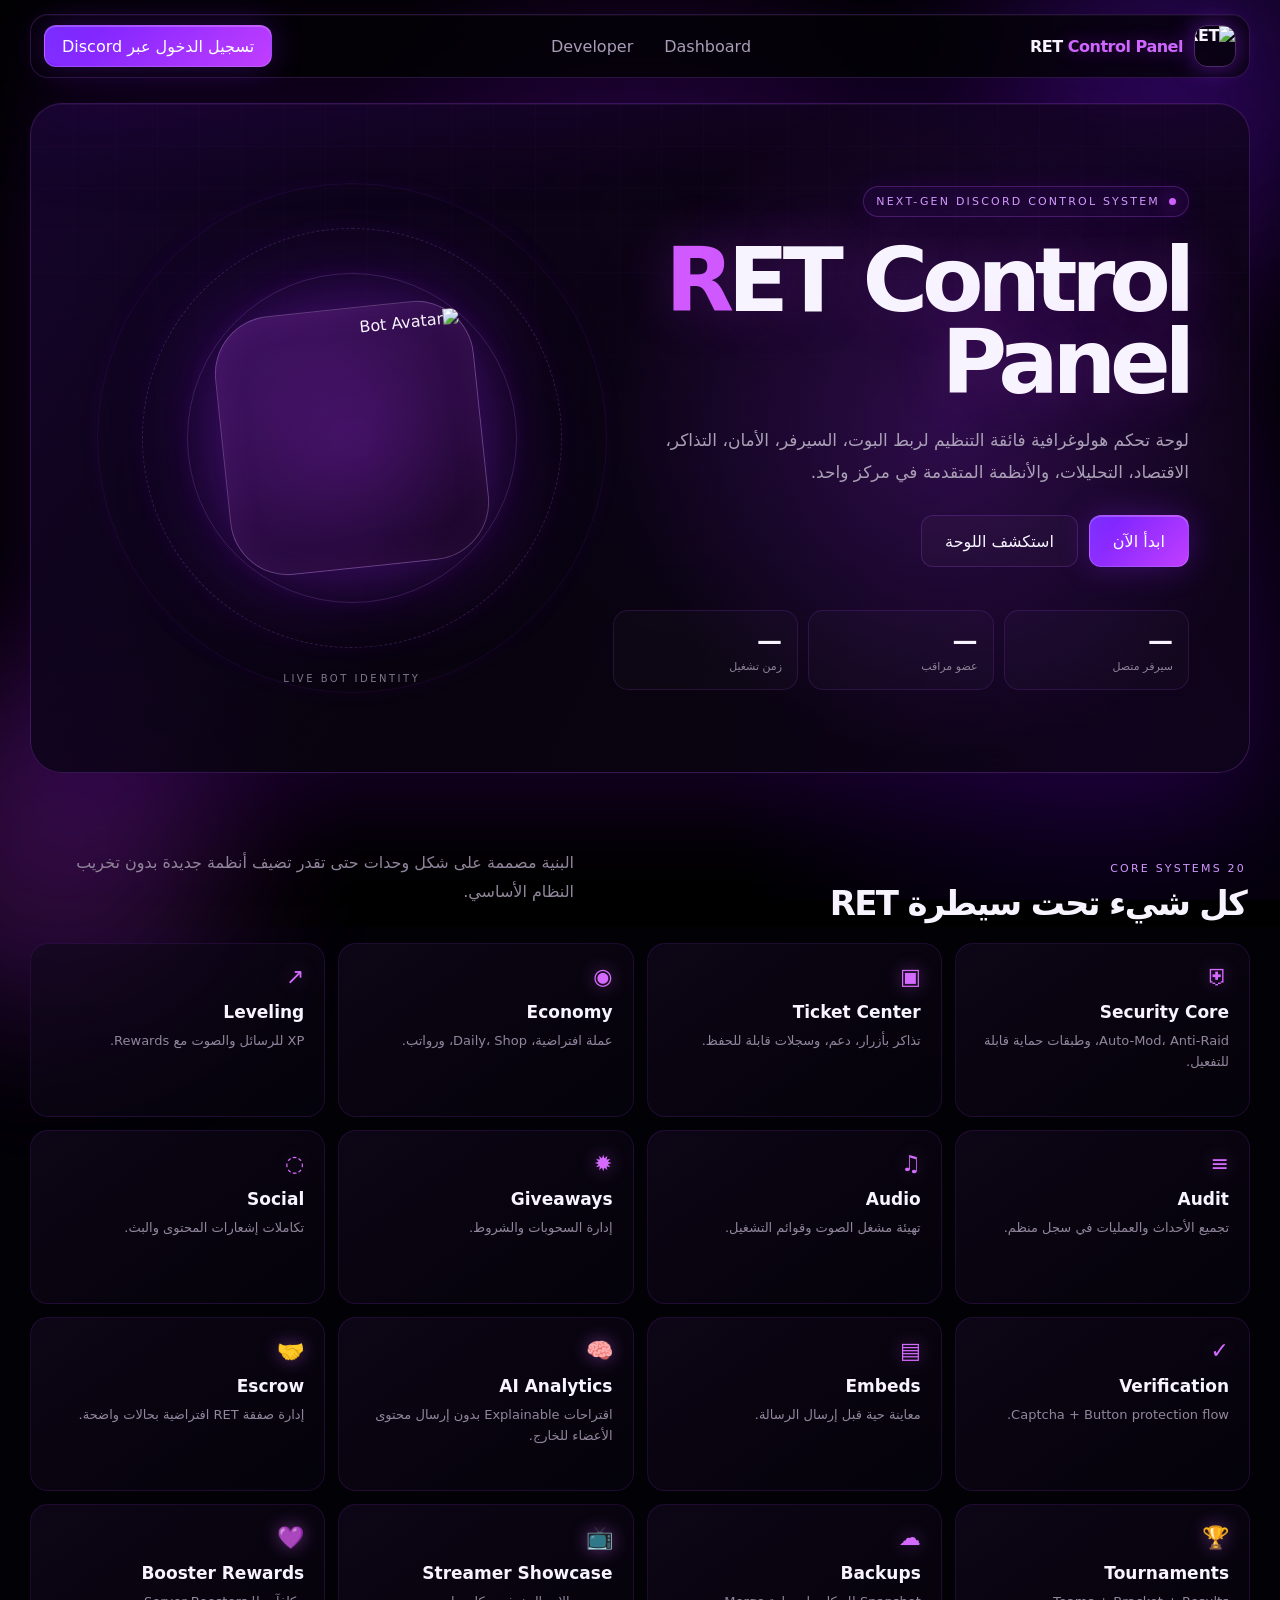
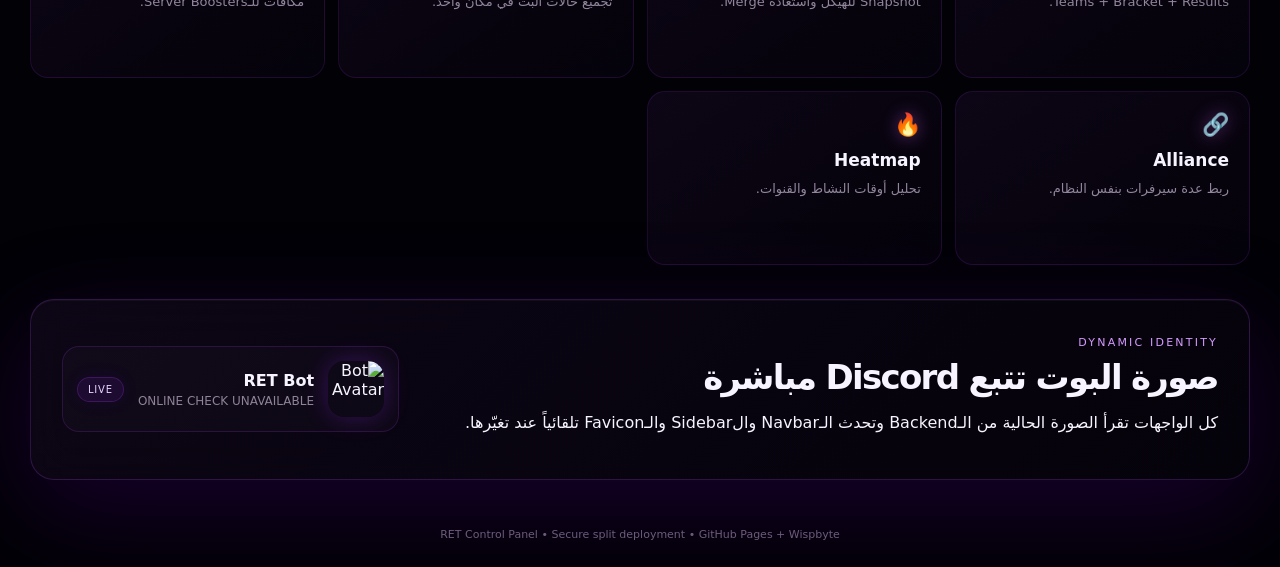
==== commit d3728cdd: "Update index.html" ====
--- a/index.html
+++ b/index.html
@@ -13,7 +13,7 @@
 <body data-page="home">
   <div class="ambient ambient-a"></div><div class="ambient ambient-b"></div><div class="ambient ambient-c"></div>
   <header class="nav glass">
-    <a class="brand" href="index.html"><img data-bot-avatar alt="RET"><span>RET <b>Control Panel</b></span></a>
+    <a class="brand" href="index.html"><img src="assets/ret-logo.png" data-bot-avatar data-image-fallback alt="RET"><span>RET <b>Control Panel</b></span></a>
     <nav class="nav-links">
       <a href="dashboard.html">Dashboard</a>
       <a href="developer.html">Developer</a>
@@ -39,7 +39,7 @@
       </div>
       <div class="hero-orb">
         <div class="orb-ring ring-1"></div><div class="orb-ring ring-2"></div><div class="orb-ring ring-3"></div>
-        <div class="bot-orb"><img data-bot-avatar alt="Bot Avatar"></div>
+        <div class="bot-orb"><img src="assets/ret-logo.png" data-bot-avatar data-image-fallback alt="Bot Avatar"></div>
         <div class="orb-label">LIVE BOT IDENTITY</div>
       </div>
     </section>
@@ -52,7 +52,7 @@
 
     <section class="showcase glass">
       <div><span class="kicker">DYNAMIC IDENTITY</span><h2>صورة البوت تتبع Discord مباشرة</h2><p>كل الواجهات تقرأ الصورة الحالية من الـBackend وتحدث الـNavbar والSidebar والـFavicon تلقائياً عند تغيّرها.</p></div>
-      <div class="identity-card"><img data-bot-avatar alt="Bot Avatar"><div><b>RET Bot</b><span id="identityStatus">Connecting…</span></div><i class="live-chip">LIVE</i></div>
+      <div class="identity-card"><img src="assets/ret-logo.png" data-bot-avatar data-image-fallback alt="Bot Avatar"><div><b>RET Bot</b><span id="identityStatus">Connecting…</span></div><i class="live-chip">LIVE</i></div>
     </section>
   </main>
   <footer class="footer">RET Control Panel • Secure split deployment • GitHub Pages + Wispbyte</footer>
--- a/style.css
+++ b/style.css
@@ -1,140 +1,28 @@
-:root {
-  --bg: #0b0813;
-  --bg2: #120b24;
-  --panel: rgba(22, 14, 40, .72);
-  --panel-2: rgba(17, 10, 31, .84);
-  --border: rgba(167, 139, 250, .16);
-  --text: #f4f1ff;
-  --muted: #a7a0b9;
-  --purple: #8b5cf6;
-  --purple-2: #a855f7;
-  --cyan: #67e8f9;
-  --danger: #fb7185;
-  --success: #34d399;
-  --shadow: 0 24px 80px rgba(76, 29, 149, .22);
-  --radius: 22px;
+:root{
+  --bg:#030207;--bg2:#08030f;--panel:rgba(11,6,20,.78);--panel2:rgba(7,4,13,.92);
+  --line:rgba(176,77,255,.22);--line2:rgba(151,56,255,.42);--text:#f8f4ff;--muted:#9b91aa;
+  --purple:#8b2cff;--purple2:#c24cff;--violet:#6f20ff;--pink:#ed4dff;
+  --green:#43f7b3;--red:#ff557d;--shadow:0 28px 100px rgba(93,0,160,.25);--radius:22px;
 }
-* { box-sizing: border-box; }
-html { scroll-behavior: smooth; }
-body { margin: 0; min-height: 100vh; font-family: Inter, ui-sans-serif, system-ui, -apple-system, BlinkMacSystemFont, "Segoe UI", sans-serif; color: var(--text); background: radial-gradient(circle at 10% 10%, rgba(139,92,246,.12), transparent 30%), radial-gradient(circle at 90% 20%, rgba(168,85,247,.09), transparent 30%), linear-gradient(135deg, var(--bg), var(--bg2)); }
-a { color: inherit; text-decoration: none; }
-button, input, select, textarea { font: inherit; }
-button { cursor: pointer; }
-.ambient { position: fixed; pointer-events: none; filter: blur(60px); opacity: .2; z-index: -1; border-radius: 999px; }
-.ambient-a { width: 260px; height: 260px; background: var(--purple); top: 6%; right: 12%; }
-.ambient-b { width: 220px; height: 220px; background: var(--purple-2); bottom: 10%; left: 6%; }
-.ambient-c { width: 180px; height: 180px; background: #4f46e5; top: 45%; left: 45%; opacity: .08; }
-.glass { background: var(--panel); border: 1px solid var(--border); box-shadow: var(--shadow); backdrop-filter: blur(22px); -webkit-backdrop-filter: blur(22px); }
-.nav { position: sticky; top: 16px; z-index: 10; width: min(1180px, calc(100% - 28px)); margin: 16px auto; padding: 12px 16px; border-radius: 18px; display: flex; align-items: center; gap: 18px; }
-.brand { display: inline-flex; align-items: center; gap: 11px; font-weight: 800; letter-spacing: -.02em; white-space: nowrap; }
-.brand img { width: 38px; height: 38px; border-radius: 13px; object-fit: cover; box-shadow: 0 0 25px rgba(139,92,246,.55); border: 1px solid rgba(255,255,255,.13); }
-.brand b { color: var(--purple-2); }
-.nav-links { display: flex; gap: 8px; margin-inline: auto; }
-.nav-links a, .side-link, .sidebar-foot a { color: var(--muted); padding: 9px 12px; border-radius: 12px; }
-.nav-links a:hover, .side-link:hover, .sidebar-foot a:hover { background: rgba(139,92,246,.1); color: var(--text); }
-.btn { display: inline-flex; justify-content: center; align-items: center; min-height: 42px; padding: 10px 16px; border-radius: 13px; border: 1px solid var(--border); transition: .2s ease; }
-.btn:hover { transform: translateY(-1px); }
-.btn-primary { color: #fff; border-color: rgba(216,180,254,.25); background: linear-gradient(135deg, var(--purple), var(--purple-2)); box-shadow: 0 10px 32px rgba(139,92,246,.3); }
-.btn-ghost { background: rgba(255,255,255,.025); color: var(--text); }
-.btn-danger { background: rgba(251,113,133,.09); color: #fecdd3; border-color: rgba(251,113,133,.22); }
-.btn-soft { background: rgba(139,92,246,.09); color: #ddd6fe; border-color: rgba(139,92,246,.18); }
-.btn-lg { min-height: 50px; padding-inline: 21px; }
-.hero-shell { width: min(1180px, calc(100% - 28px)); margin: 24px auto 44px; }
-.hero { min-height: 630px; border-radius: 30px; display: grid; grid-template-columns: 1.15fr .85fr; padding: 54px; overflow: hidden; position: relative; }
-.hero::before { content: ""; position: absolute; inset: 0; background: linear-gradient(135deg, rgba(139,92,246,.08), transparent 45%); pointer-events: none; }
-.hero-copy { align-self: center; position: relative; z-index: 1; }
-.eyebrow, .kicker { color: #c4b5fd; font-size: 12px; letter-spacing: .16em; text-transform: uppercase; }
-.eyebrow { display: inline-flex; align-items: center; gap: 8px; padding: 8px 11px; border: 1px solid var(--border); background: rgba(139,92,246,.06); border-radius: 99px; }
-.pulse-dot { width: 7px; height: 7px; border-radius: 999px; background: #c084fc; box-shadow: 0 0 16px #c084fc; }
-.hero h1 { font-size: clamp(46px, 7vw, 88px); line-height: .98; margin: 20px 0; letter-spacing: -.055em; text-shadow: 0 0 42px rgba(168,85,247,.16); }
-.hero p { max-width: 680px; color: var(--muted); font-size: 18px; line-height: 1.9; }
-.hero-actions { display: flex; flex-wrap: wrap; gap: 10px; margin-top: 26px; }
-.hero-stats { display: grid; grid-template-columns: repeat(3, minmax(0, 1fr)); gap: 12px; margin-top: 42px; max-width: 660px; }
-.hero-stats div { padding: 16px; border: 1px solid var(--border); background: rgba(255,255,255,.02); border-radius: 16px; }
-.hero-stats strong { display: block; font-size: 26px; }
-.hero-stats span { color: var(--muted); font-size: 12px; }
-.hero-orb { display: grid; place-items: center; position: relative; min-height: 460px; }
-.bot-orb { width: 230px; height: 230px; padding: 10px; border-radius: 54px; background: linear-gradient(135deg, rgba(139,92,246,.25), rgba(168,85,247,.07)); border: 1px solid rgba(216,180,254,.2); box-shadow: 0 0 90px rgba(139,92,246,.3); transform: rotate(-7deg); z-index: 2; }
-.bot-orb img { width: 100%; height: 100%; border-radius: 44px; object-fit: cover; }
-.orb-ring { position: absolute; border: 1px solid rgba(196,181,253,.15); border-radius: 50%; }
-.ring-1 { width: 310px; height: 310px; animation: orbit 14s linear infinite; }
-.ring-2 { width: 390px; height: 390px; border-style: dashed; animation: orbit 20s linear infinite reverse; }
-.ring-3 { width: 470px; height: 470px; border-color: rgba(103,232,249,.06); animation: orbit 28s linear infinite; }
-.orb-label { position: absolute; bottom: 30px; font-size: 11px; letter-spacing: .18em; color: var(--muted); }
-@keyframes orbit { to { transform: rotate(360deg); } }
-.section-head { display: flex; align-items: end; justify-content: space-between; gap: 18px; margin: 54px 4px 18px; }
-.section-head h2, .showcase h2 { margin: 7px 0 0; font-size: 34px; letter-spacing: -.04em; }
-.section-head p { max-width: 520px; color: var(--muted); line-height: 1.8; }
-.feature-grid { display: grid; grid-template-columns: repeat(4, minmax(0,1fr)); gap: 14px; }
-.feature-card { padding: 18px; border: 1px solid var(--border); background: rgba(255,255,255,.022); border-radius: 18px; min-height: 170px; transition: .24s ease; }
-.feature-card:hover { transform: translateY(-3px); border-color: rgba(139,92,246,.32); background: rgba(139,92,246,.05); }
-.feature-card .icon { font-size: 22px; }
-.feature-card h3 { margin: 12px 0 8px; font-size: 17px; }
-.feature-card p { margin: 0; color: var(--muted); line-height: 1.6; font-size: 13px; }
-.showcase { margin-top: 32px; padding: 30px; border-radius: 24px; display: flex; align-items: center; justify-content: space-between; gap: 20px; }
-.identity-card { display: flex; gap: 14px; align-items: center; min-width: 260px; padding: 14px; border: 1px solid var(--border); border-radius: 17px; background: rgba(255,255,255,.02); }
-.identity-card img { width: 54px; height: 54px; border-radius: 16px; object-fit: cover; }
-.identity-card div { display: grid; gap: 4px; }
-.identity-card span { color: var(--muted); font-size: 12px; }
-.live-chip, .status-badge { margin-inline-start: auto; padding: 6px 10px; border-radius: 99px; font-style: normal; font-size: 11px; color: #ddd6fe; background: rgba(139,92,246,.1); border: 1px solid rgba(139,92,246,.18); }
-.footer { width: min(1180px, calc(100% - 28px)); margin: 0 auto 26px; color: #756d84; font-size: 12px; text-align: center; }
-.toast { position: fixed; left: 22px; bottom: 22px; min-width: 240px; max-width: 420px; padding: 14px 16px; background: rgba(18,11,36,.95); border: 1px solid rgba(168,85,247,.28); border-radius: 15px; box-shadow: 0 20px 50px rgba(0,0,0,.35), 0 0 30px rgba(139,92,246,.15); opacity: 0; transform: translateY(15px); pointer-events: none; transition: .25s ease; z-index: 100; }
-.toast.show { opacity: 1; transform: translateY(0); }
-.toast.success { border-color: rgba(52,211,153,.3); }
-.toast.error { border-color: rgba(251,113,133,.3); }
-.app-shell { min-height: 100vh; display: grid; grid-template-columns: 292px minmax(0,1fr); gap: 18px; padding: 16px; }
-.sidebar { min-height: calc(100vh - 32px); border-radius: 24px; padding: 16px; position: sticky; top: 16px; display: flex; flex-direction: column; }
-.sidebar-brand { padding: 7px; margin-bottom: 14px; }
-.sidebar-user { padding: 12px; display: flex; align-items: center; gap: 10px; border: 1px solid var(--border); background: rgba(255,255,255,.018); border-radius: 16px; }
-.sidebar-user img { width: 42px; height: 42px; border-radius: 13px; object-fit: cover; }
-.sidebar-user div { display: grid; gap: 2px; min-width: 0; }
-.sidebar-user b { white-space: nowrap; overflow: hidden; text-overflow: ellipsis; }
-.sidebar-user span { color: var(--muted); font-size: 11px; }
-.server-select { margin: 14px 0; }
-.server-select label { display: block; margin-bottom: 7px; color: var(--muted); font-size: 12px; }
-.select, select, input, textarea { width: 100%; color: var(--text); background: rgba(7,5,14,.65); border: 1px solid var(--border); border-radius: 12px; padding: 11px 12px; outline: none; }
-select:focus, input:focus, textarea:focus { border-color: rgba(139,92,246,.45); box-shadow: 0 0 0 3px rgba(139,92,246,.08); }
-.section-nav { display: grid; gap: 5px; overflow: auto; padding-right: 3px; }
-.section-nav button { display: flex; align-items: center; gap: 8px; border: 0; background: transparent; color: var(--muted); text-align: right; padding: 9px 11px; border-radius: 12px; }
-.section-nav button:hover, .section-nav button.active { background: rgba(139,92,246,.11); color: var(--text); }
-.sidebar-foot { margin-top: auto; padding-top: 12px; border-top: 1px solid var(--border); display: flex; align-items: center; justify-content: space-between; }
-.link-btn { border: 0; background: transparent; color: #a78bfa; }
-.main-panel { min-width: 0; }
-.topbar { position: sticky; top: 16px; z-index: 9; min-height: 84px; padding: 14px 18px; border-radius: 20px; display: flex; align-items: center; gap: 12px; }
-.mobile-menu { display: none; cursor: pointer; font-size: 22px; }
-.page-title h1 { margin: 4px 0 0; font-size: 29px; letter-spacing: -.04em; }
-.top-actions { margin-inline-start: auto; display: flex; align-items: center; gap: 12px; }
-.top-avatar { width: 43px; height: 43px; border-radius: 13px; object-fit: cover; border: 1px solid rgba(255,255,255,.12); }
-.dashboard-content { padding: 20px 2px 30px; }
-.page-grid { display: grid; grid-template-columns: repeat(12, minmax(0,1fr)); gap: 14px; }
-.card { border: 1px solid var(--border); background: rgba(255,255,255,.018); border-radius: 18px; padding: 18px; }
-.card h3 { margin: 0 0 8px; }
-.card p { color: var(--muted); line-height: 1.75; }
-.span-12 { grid-column: span 12; } .span-8 { grid-column: span 8; } .span-6 { grid-column: span 6; } .span-4 { grid-column: span 4; } .span-3 { grid-column: span 3; }
-.metric { font-size: 30px; font-weight: 800; margin-top: 4px; }
-.muted { color: var(--muted); }
-.form-grid { display: grid; grid-template-columns: repeat(2, minmax(0,1fr)); gap: 12px; }
-.form-grid .full { grid-column: 1/-1; }
-.field { display: grid; gap: 7px; }
-.field label { color: #d6d1de; font-size: 12px; }
-.actions { display: flex; gap: 8px; flex-wrap: wrap; margin-top: 14px; }
-.codebox { min-height: 230px; font-family: ui-monospace, SFMono-Regular, Menlo, monospace; direction: ltr; text-align: left; }
-.section-banner { display: flex; align-items: end; justify-content: space-between; gap: 15px; padding: 21px; margin-bottom: 14px; border-radius: 18px; border: 1px solid var(--border); background: linear-gradient(135deg, rgba(139,92,246,.1), rgba(168,85,247,.03)); }
-.section-banner h2 { margin: 4px 0 0; font-size: 28px; }
-.pill { display: inline-flex; padding: 5px 9px; border-radius: 999px; font-size: 11px; background: rgba(255,255,255,.04); color: var(--muted); border: 1px solid var(--border); }
-.toggle { display: inline-flex; align-items: center; gap: 8px; }
-.toggle input { width: auto; }
-.embed-preview { min-height: 240px; padding: 16px; border-radius: 15px; background: #101016; border: 1px solid #292533; }
-.embed-preview .embed-bar { width: 4px; border-radius: 8px; background: var(--purple); float: right; margin-left: 12px; min-height: 180px; }
-.embed-preview h4 { margin: 0 0 8px; }
-.embed-preview .embed-desc { color: #c6c0cd; white-space: pre-wrap; line-height: 1.6; }
-.heatmap { display: grid; grid-template-columns: repeat(24, minmax(9px,1fr)); gap: 3px; overflow-x: auto; }
-.heat-cell { aspect-ratio: 1/1; min-width: 9px; border-radius: 3px; background: rgba(139,92,246,.05); border: 1px solid rgba(139,92,246,.03); }
-.heat-cell[data-level="1"] { background: rgba(139,92,246,.18); } .heat-cell[data-level="2"] { background: rgba(139,92,246,.34); } .heat-cell[data-level="3"] { background: rgba(139,92,246,.52); } .heat-cell[data-level="4"] { background: rgba(168,85,247,.76); }
-.table { width: 100%; border-collapse: collapse; }
-.table th, .table td { padding: 10px 8px; border-bottom: 1px solid var(--border); text-align: right; font-size: 12px; }
-.table th { color: var(--muted); }
-.dev-lock { padding: 12px; border: 1px solid rgba(251,113,133,.13); color: #fecdd3; border-radius: 13px; background: rgba(251,113,133,.04); font-size: 11px; margin-bottom: 12px; }
-.empty { padding: 40px 15px; text-align: center; color: var(--muted); border: 1px dashed var(--border); border-radius: 17px; }
-@media (max-width: 1050px) { .feature-grid { grid-template-columns: repeat(2, 1fr); } .hero { grid-template-columns: 1fr; } .hero-orb { min-height: 370px; } .app-shell { grid-template-columns: 1fr; } .sidebar { position: fixed; right: 16px; top: 16px; bottom: 16px; width: min(310px, calc(100vw - 32px)); transform: translateX(calc(100% + 18px)); transition: .25s ease; z-index: 30; } .sidebar.open { transform: translateX(0); } .mobile-menu { display: block; } }
-@media (max-width: 720px) { .nav { flex-wrap: wrap; } .nav-links { order: 3; width: 100%; } .hero { padding: 28px; min-height: 0; } .hero h1 { font-size: 54px; } .hero p { font-size: 15px; } .hero-stats { grid-template-columns: 1fr; } .feature-grid { grid-template-columns: 1fr; } .section-head, .showcase { flex-direction: column; align-items: stretch; } .form-grid { grid-template-columns: 1fr; } .form-grid .full { grid-column: auto; } .span-8, .span-6, .span-4, .span-3 { grid-column: 1/-1; } .topbar { top: 8px; } .app-shell { padding: 8px; } .sidebar { top: 8px; bottom: 8px; right: 8px; } }
+*{box-sizing:border-box}html{scroll-behavior:smooth}body{margin:0;min-height:100vh;color:var(--text);font-family:Inter,ui-sans-serif,system-ui,-apple-system,BlinkMacSystemFont,"Segoe UI",sans-serif;background:#020106;overflow-x:hidden}
+body::before{content:"";position:fixed;inset:0;z-index:-5;background:linear-gradient(rgba(3,0,8,.73),rgba(3,0,8,.9)),url('assets/ret-logo.png') center/cover no-repeat;filter:saturate(1.25) contrast(1.12);transform:scale(1.06)}
+body::after{content:"";position:fixed;inset:0;z-index:-4;pointer-events:none;background:radial-gradient(circle at 50% 25%,rgba(153,36,255,.18),transparent 35%),radial-gradient(circle at 85% 80%,rgba(105,0,255,.14),transparent 30%),linear-gradient(180deg,transparent 0%,rgba(0,0,0,.38) 100%)}
+a{color:inherit;text-decoration:none}button,input,select,textarea{font:inherit}button{cursor:pointer}
+.ambient{position:fixed;pointer-events:none;z-index:-2;border-radius:50%;filter:blur(85px);opacity:.28}.ambient-a{width:360px;height:360px;background:#7b18ff;top:-100px;right:-80px}.ambient-b{width:320px;height:320px;background:#c12cff;bottom:-100px;left:-100px}.ambient-c{width:250px;height:250px;background:#4c00ff;top:42%;left:43%;opacity:.11}
+.glass{background:linear-gradient(135deg,rgba(15,7,25,.84),rgba(6,3,12,.72));border:1px solid var(--line);box-shadow:var(--shadow),inset 0 1px rgba(255,255,255,.035);backdrop-filter:blur(24px);-webkit-backdrop-filter:blur(24px)}
+.glass::selection{background:#9d32ff;color:#fff}
+.nav{position:sticky;top:14px;z-index:20;width:min(1220px,calc(100% - 28px));margin:14px auto;padding:10px 13px;border-radius:18px;display:flex;align-items:center;gap:18px;background:rgba(4,2,8,.76)}
+.brand{display:inline-flex;align-items:center;gap:11px;font-weight:900;white-space:nowrap;letter-spacing:-.03em}.brand img{width:42px;height:42px;border-radius:13px;object-fit:cover;border:1px solid rgba(204,114,255,.35);box-shadow:0 0 25px rgba(152,40,255,.5)}.brand b{color:#cf67ff;text-shadow:0 0 18px rgba(194,76,255,.45)}
+.nav-links{display:flex;gap:5px;margin-inline:auto}.nav-links a,.side-link,.sidebar-foot a{color:#a99db8;padding:10px 13px;border-radius:11px;transition:.2s}.nav-links a:hover,.nav-links a:focus,.side-link:hover,.sidebar-foot a:hover{color:#fff;background:rgba(145,38,255,.1);box-shadow:inset 0 0 20px rgba(145,38,255,.05)}
+.btn{display:inline-flex;justify-content:center;align-items:center;min-height:42px;padding:10px 17px;border-radius:12px;border:1px solid var(--line);transition:.2s ease;position:relative;overflow:hidden}.btn:hover{transform:translateY(-2px);border-color:var(--line2);box-shadow:0 10px 35px rgba(122,20,255,.22)}.btn-primary{color:#fff;border-color:rgba(216,155,255,.35);background:linear-gradient(135deg,#7120ff,#c13eff);box-shadow:0 0 32px rgba(137,27,255,.3),inset 0 1px rgba(255,255,255,.22)}.btn-primary::after{content:"";position:absolute;inset:-80% -20%;background:linear-gradient(90deg,transparent,rgba(255,255,255,.18),transparent);transform:rotate(20deg) translateX(-70%);transition:.5s}.btn-primary:hover::after{transform:rotate(20deg) translateX(70%)}.btn-ghost{background:rgba(255,255,255,.025)}.btn-danger{background:rgba(255,55,100,.09);color:#ffc2d0;border-color:rgba(255,85,125,.25)}.btn-soft{background:rgba(139,44,255,.08);color:#e1caff;border-color:rgba(164,74,255,.2)}.btn-lg{min-height:52px;padding-inline:23px}
+.hero-shell{width:min(1220px,calc(100% - 28px));margin:25px auto 48px}.hero{min-height:670px;border-radius:32px;display:grid;grid-template-columns:1.05fr .95fr;padding:60px;overflow:hidden;position:relative;background:linear-gradient(115deg,rgba(6,3,12,.94),rgba(18,5,29,.68));border-color:rgba(175,70,255,.27)}.hero::before{content:"";position:absolute;inset:0;background:radial-gradient(circle at 75% 48%,rgba(161,39,255,.24),transparent 34%),linear-gradient(120deg,rgba(122,18,255,.13),transparent 42%);pointer-events:none}.hero::after{content:"";position:absolute;inset:0;background-image:linear-gradient(rgba(174,78,255,.04) 1px,transparent 1px),linear-gradient(90deg,rgba(174,78,255,.04) 1px,transparent 1px);background-size:42px 42px;mask-image:linear-gradient(to bottom,rgba(0,0,0,.8),transparent 80%);pointer-events:none}
+.hero-copy{align-self:center;position:relative;z-index:2}.eyebrow,.kicker{color:#d49aff;font-size:11px;letter-spacing:.2em;text-transform:uppercase}.eyebrow{display:inline-flex;align-items:center;gap:9px;padding:8px 12px;border:1px solid rgba(183,83,255,.27);background:rgba(122,24,255,.07);border-radius:999px;box-shadow:0 0 25px rgba(135,25,255,.08)}.pulse-dot{width:7px;height:7px;border-radius:50%;background:#cf62ff;box-shadow:0 0 18px #b52dff;animation:pulse 1.7s infinite}@keyframes pulse{50%{opacity:.4;transform:scale(.7)}}
+.hero h1{font-size:clamp(48px,7vw,94px);line-height:.92;margin:22px 0 20px;letter-spacing:-.07em;text-shadow:0 0 55px rgba(187,58,255,.24)}.hero h1::first-letter{color:#d15aff}.hero p{max-width:680px;color:#aaa0b6;font-size:17px;line-height:1.9}.hero-actions{display:flex;flex-wrap:wrap;gap:11px;margin-top:27px}.hero-stats{display:grid;grid-template-columns:repeat(3,minmax(0,1fr));gap:10px;margin-top:43px;max-width:660px}.hero-stats div{padding:15px;border:1px solid rgba(171,69,255,.16);background:rgba(255,255,255,.018);border-radius:15px}.hero-stats strong{display:block;font-size:25px}.hero-stats span{color:#8e8499;font-size:11px}
+.hero-orb{display:grid;place-items:center;position:relative;min-height:480px;z-index:2}.hero-orb::before{content:"";position:absolute;width:380px;height:380px;border-radius:50%;background:radial-gradient(circle,rgba(176,40,255,.25),transparent 65%);filter:blur(15px)}.bot-orb{width:260px;height:260px;padding:10px;border-radius:58px;background:linear-gradient(145deg,rgba(176,58,255,.27),rgba(65,8,100,.16));border:1px solid rgba(216,159,255,.34);box-shadow:0 0 100px rgba(145,30,255,.38),inset 0 0 35px rgba(195,80,255,.12);transform:rotate(-6deg);z-index:3}.bot-orb img{width:100%;height:100%;border-radius:47px;object-fit:cover}.orb-ring{position:absolute;border:1px solid rgba(205,121,255,.2);border-radius:50%;box-shadow:0 0 20px rgba(157,49,255,.05)}.ring-1{width:330px;height:330px;animation:orbit 13s linear infinite}.ring-2{width:420px;height:420px;border-style:dashed;animation:orbit 19s linear infinite reverse}.ring-3{width:510px;height:510px;border-color:rgba(157,43,255,.1);animation:orbit 26s linear infinite}.orb-label{position:absolute;bottom:28px;font-size:10px;letter-spacing:.25em;color:#81778e}@keyframes orbit{to{transform:rotate(360deg)}}
+.section-head{display:flex;align-items:end;justify-content:space-between;gap:18px;margin:60px 4px 20px}.section-head h2,.showcase h2{margin:7px 0 0;font-size:34px;letter-spacing:-.05em}.section-head p{max-width:540px;color:#92889c;line-height:1.8}.feature-grid{display:grid;grid-template-columns:repeat(4,minmax(0,1fr));gap:13px}.feature-card{padding:20px;border:1px solid rgba(170,62,255,.14);background:linear-gradient(145deg,rgba(18,8,29,.72),rgba(6,3,12,.66));border-radius:18px;min-height:174px;transition:.24s}.feature-card:hover{transform:translateY(-5px);border-color:rgba(183,70,255,.38);box-shadow:0 18px 45px rgba(111,19,190,.15),inset 0 0 25px rgba(137,29,255,.04)}.feature-card .icon{font-size:22px;color:#d56aff;text-shadow:0 0 18px rgba(213,106,255,.45)}.feature-card h3{margin:13px 0 8px;font-size:17px}.feature-card p{margin:0;color:#91869d;line-height:1.65;font-size:13px}
+.showcase{margin-top:34px;padding:31px;border-radius:24px;display:flex;align-items:center;justify-content:space-between;gap:20px}.identity-card{display:flex;gap:14px;align-items:center;min-width:270px;padding:14px;border:1px solid rgba(177,68,255,.17);border-radius:17px;background:rgba(255,255,255,.018)}.identity-card img{width:56px;height:56px;border-radius:16px;object-fit:cover;box-shadow:0 0 24px rgba(155,38,255,.28)}.identity-card div{display:grid;gap:4px}.identity-card span{color:#8e8398;font-size:12px}.live-chip,.status-badge{margin-inline-start:auto;padding:6px 10px;border-radius:999px;font-style:normal;font-size:10px;letter-spacing:.08em;color:#e7d4ff;background:rgba(143,35,255,.11);border:1px solid rgba(168,67,255,.22);box-shadow:0 0 18px rgba(132,24,255,.08)}
+.footer{width:min(1220px,calc(100% - 28px));margin:0 auto 26px;color:#6e6479;font-size:11px;text-align:center}.toast{position:fixed;left:22px;bottom:22px;min-width:240px;max-width:420px;padding:14px 16px;background:rgba(12,4,20,.96);border:1px solid rgba(181,66,255,.3);border-radius:15px;box-shadow:0 20px 55px rgba(0,0,0,.5),0 0 35px rgba(139,30,255,.16);opacity:0;transform:translateY(15px);pointer-events:none;transition:.25s;z-index:100}.toast.show{opacity:1;transform:translateY(0)}.toast.success{border-color:rgba(67,247,179,.3)}.toast.error{border-color:rgba(255,85,125,.3)}
+.app-shell{min-height:100vh;display:grid;grid-template-columns:292px minmax(0,1fr);gap:17px;padding:15px}.sidebar{min-height:calc(100vh - 30px);border-radius:24px;padding:15px;position:sticky;top:15px;display:flex;flex-direction:column;background:linear-gradient(160deg,rgba(12,5,20,.92),rgba(4,2,8,.88))}.sidebar-brand{padding:7px;margin-bottom:14px}.sidebar-user{padding:12px;display:flex;align-items:center;gap:10px;border:1px solid rgba(173,64,255,.14);background:rgba(255,255,255,.014);border-radius:16px}.sidebar-user img{width:42px;height:42px;border-radius:13px;object-fit:cover}.sidebar-user div{display:grid;gap:2px;min-width:0}.sidebar-user b{white-space:nowrap;overflow:hidden;text-overflow:ellipsis}.sidebar-user span{color:#8e8398;font-size:11px}.server-select{margin:14px 0}.server-select label{display:block;margin-bottom:7px;color:#8e8398;font-size:11px}.select,select,input,textarea{width:100%;color:var(--text);background:rgba(3,1,7,.78);border:1px solid rgba(170,61,255,.16);border-radius:12px;padding:11px 12px;outline:none}select:focus,input:focus,textarea:focus{border-color:rgba(182,73,255,.55);box-shadow:0 0 0 3px rgba(139,44,255,.08),0 0 22px rgba(139,44,255,.08)}.section-nav{display:grid;gap:5px;overflow:auto;padding-right:3px}.section-nav button{display:flex;align-items:center;gap:8px;border:1px solid transparent;background:transparent;color:#94899e;text-align:right;padding:9px 11px;border-radius:12px}.section-nav button:hover,.section-nav button.active{background:linear-gradient(90deg,rgba(143,37,255,.13),rgba(143,37,255,.03));border-color:rgba(168,65,255,.1);color:#fff;box-shadow:inset -2px 0 #b64aff}.sidebar-foot{margin-top:auto;padding-top:12px;border-top:1px solid rgba(168,65,255,.13);display:flex;align-items:center;justify-content:space-between}.link-btn{border:0;background:transparent;color:#c070ff}.main-panel{min-width:0}.topbar{position:sticky;top:15px;z-index:9;min-height:84px;padding:14px 18px;border-radius:20px;display:flex;align-items:center;gap:12px;background:rgba(5,2,10,.8)}.mobile-menu{display:none;cursor:pointer;font-size:22px}.page-title h1{margin:4px 0 0;font-size:29px;letter-spacing:-.05em}.top-actions{margin-inline-start:auto;display:flex;align-items:center;gap:12px}.top-avatar{width:43px;height:43px;border-radius:13px;object-fit:cover;border:1px solid rgba(203,103,255,.28);box-shadow:0 0 20px rgba(139,44,255,.2)}.dashboard-content{padding:20px 2px 30px}.page-grid{display:grid;grid-template-columns:repeat(12,minmax(0,1fr));gap:14px}.card{border:1px solid rgba(172,63,255,.14);background:linear-gradient(145deg,rgba(15,7,24,.8),rgba(6,3,11,.74));border-radius:18px;padding:18px;box-shadow:inset 0 1px rgba(255,255,255,.025)}.card:hover{border-color:rgba(175,66,255,.23)}.card h3{margin:0 0 8px}.card p{color:#93899d;line-height:1.75}.span-12{grid-column:span 12}.span-8{grid-column:span 8}.span-6{grid-column:span 6}.span-5{grid-column:span 5}.span-4{grid-column:span 4}.span-3{grid-column:span 3}.span-7{grid-column:span 7}.metric{font-size:30px;font-weight:800;margin-top:4px;text-shadow:0 0 24px rgba(189,70,255,.22)}.muted{color:#8e8398}.form-grid{display:grid;grid-template-columns:repeat(2,minmax(0,1fr));gap:12px}.form-grid .full{grid-column:1/-1}.field{display:grid;gap:7px}.field label{color:#d3cadb;font-size:12px}.actions{display:flex;gap:8px;flex-wrap:wrap;margin-top:14px}.codebox{min-height:230px;font-family:ui-monospace,SFMono-Regular,Menlo,monospace;direction:ltr;text-align:left}.section-banner{display:flex;align-items:end;justify-content:space-between;gap:15px;padding:21px;margin-bottom:14px;border-radius:18px;border:1px solid rgba(176,65,255,.18);background:radial-gradient(circle at 85% 20%,rgba(157,35,255,.17),transparent 35%),linear-gradient(135deg,rgba(108,24,180,.12),rgba(168,40,255,.025))}.section-banner h2{margin:4px 0 0;font-size:28px}.pill{display:inline-flex;padding:5px 9px;border-radius:999px;font-size:10px;background:rgba(255,255,255,.035);color:#a69aad;border:1px solid rgba(172,63,255,.14)}.toggle{display:inline-flex;align-items:center;gap:8px}.toggle input{width:auto}.embed-preview{min-height:240px;padding:16px;border-radius:15px;background:#09070d;border:1px solid #27202e}.embed-preview .embed-bar{width:4px;border-radius:8px;background:#b53eff;float:right;margin-left:12px;min-height:180px;box-shadow:0 0 18px rgba(181,62,255,.45)}.embed-preview h4{margin:0 0 8px}.embed-preview .embed-desc{color:#c2b8c9;white-space:pre-wrap;line-height:1.6}.heatmap{display:grid;grid-template-columns:repeat(24,minmax(9px,1fr));gap:3px;overflow-x:auto}.heat-cell{aspect-ratio:1/1;min-width:9px;border-radius:3px;background:rgba(139,44,255,.05);border:1px solid rgba(139,44,255,.04)}.heat-cell[data-level="1"]{background:rgba(139,44,255,.2)}.heat-cell[data-level="2"]{background:rgba(151,44,255,.37)}.heat-cell[data-level="3"]{background:rgba(172,54,255,.56)}.heat-cell[data-level="4"]{background:rgba(211,72,255,.82);box-shadow:0 0 10px rgba(205,65,255,.28)}.table{width:100%;border-collapse:collapse}.table th,.table td{padding:10px 8px;border-bottom:1px solid rgba(172,63,255,.12);text-align:right;font-size:12px}.table th{color:#8f8499}.dev-lock{padding:12px;border:1px solid rgba(255,85,125,.16);color:#ffc7d4;border-radius:13px;background:rgba(255,55,100,.04);font-size:11px;margin-bottom:12px}.empty{padding:40px 15px;text-align:center;color:#8e8398;border:1px dashed rgba(173,63,255,.18);border-radius:17px}
+::-webkit-scrollbar{width:8px;height:8px}::-webkit-scrollbar-track{background:#050208}::-webkit-scrollbar-thumb{background:linear-gradient(#7f24ff,#c13cff);border-radius:99px}
+@media(max-width:1050px){.feature-grid{grid-template-columns:repeat(2,1fr)}.hero{grid-template-columns:1fr}.hero-orb{min-height:390px}.app-shell{grid-template-columns:1fr}.sidebar{position:fixed;right:15px;top:15px;bottom:15px;width:min(310px,calc(100vw - 30px));transform:translateX(calc(100% + 20px));transition:.25s;z-index:30}.sidebar.open{transform:translateX(0)}.mobile-menu{display:block}}
+@media(max-width:720px){.nav{flex-wrap:wrap}.nav-links{order:3;width:100%}.hero{padding:29px;min-height:0}.hero h1{font-size:55px}.hero p{font-size:15px}.hero-stats{grid-template-columns:1fr}.feature-grid{grid-template-columns:1fr}.section-head,.showcase{flex-direction:column;align-items:stretch}.form-grid{grid-template-columns:1fr}.form-grid .full{grid-column:auto}.span-8,.span-7,.span-6,.span-5,.span-4,.span-3{grid-column:1/-1}.topbar{top:8px}.app-shell{padding:8px}.sidebar{top:8px;bottom:8px;right:8px}.hero-orb{min-height:350px}.ring-3{width:390px;height:390px}.ring-2{width:330px;height:330px}.ring-1{width:275px;height:275px}.bot-orb{width:205px;height:205px}}
